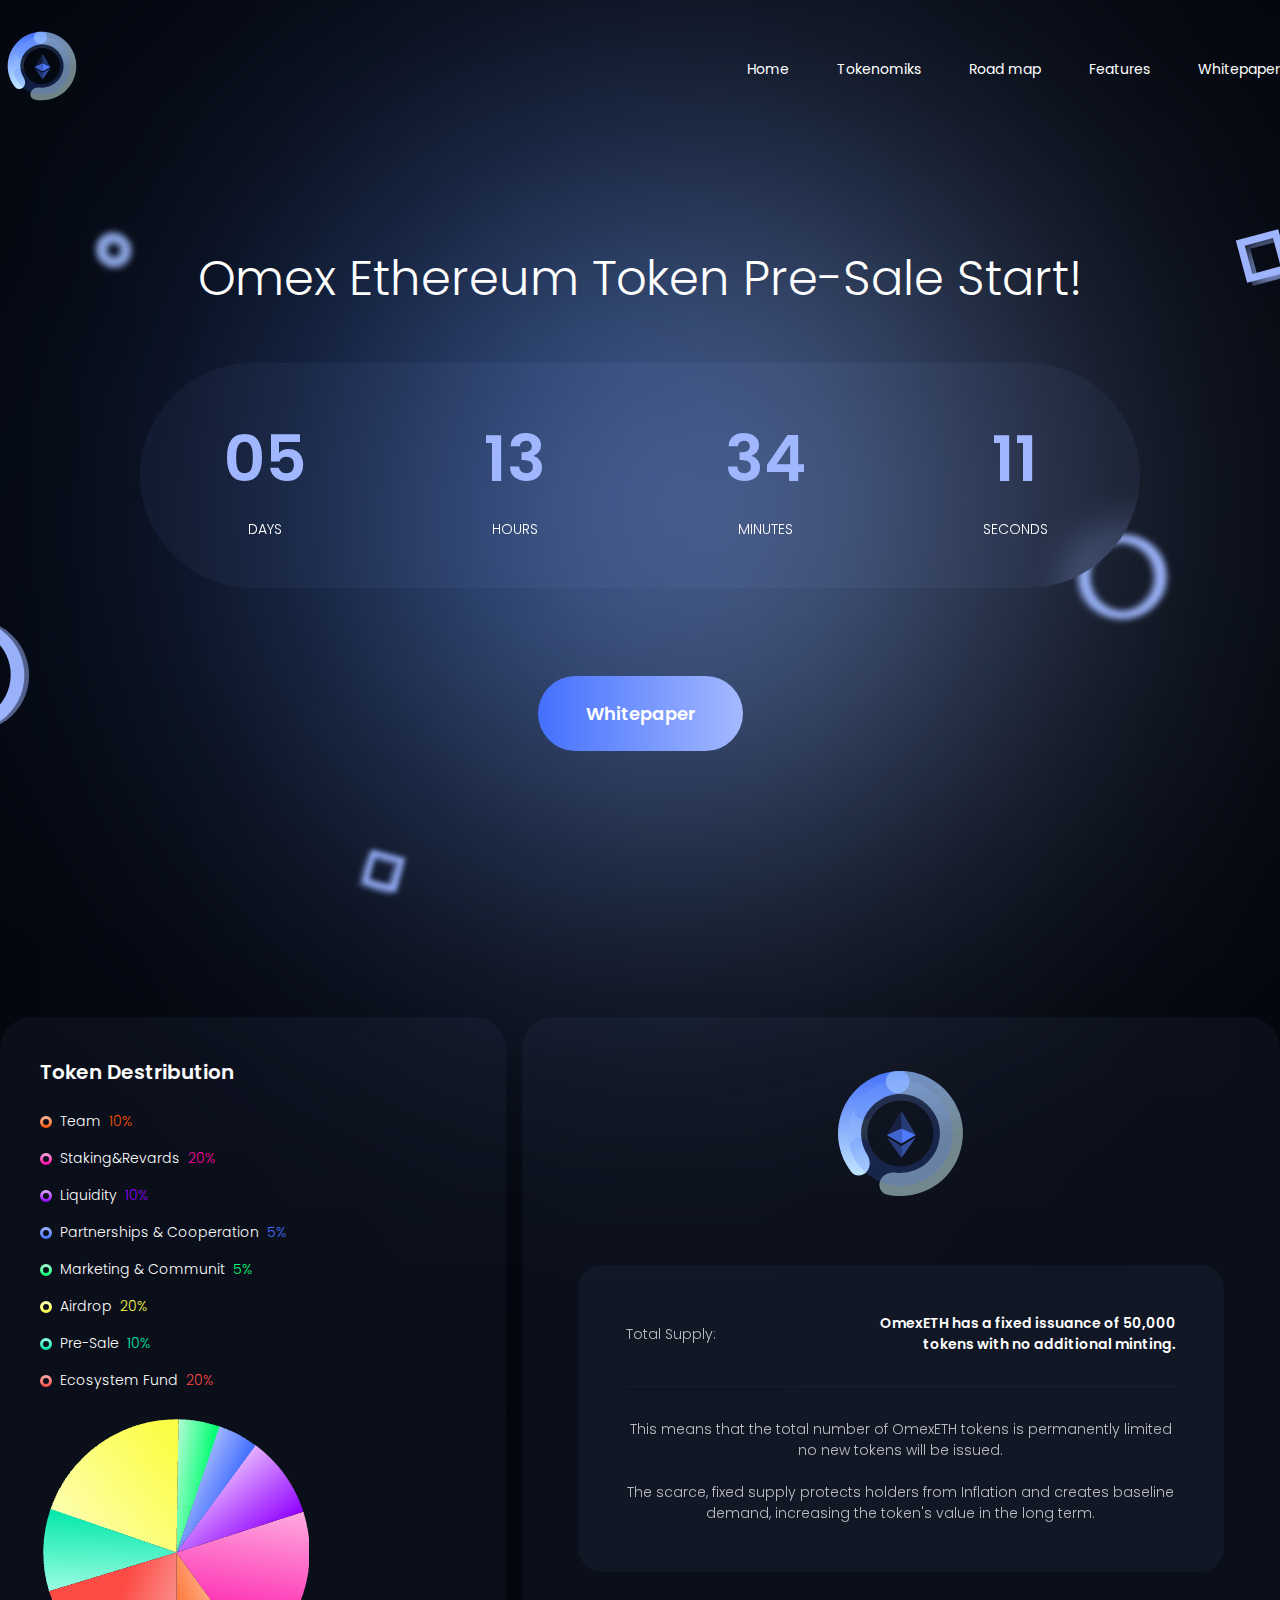
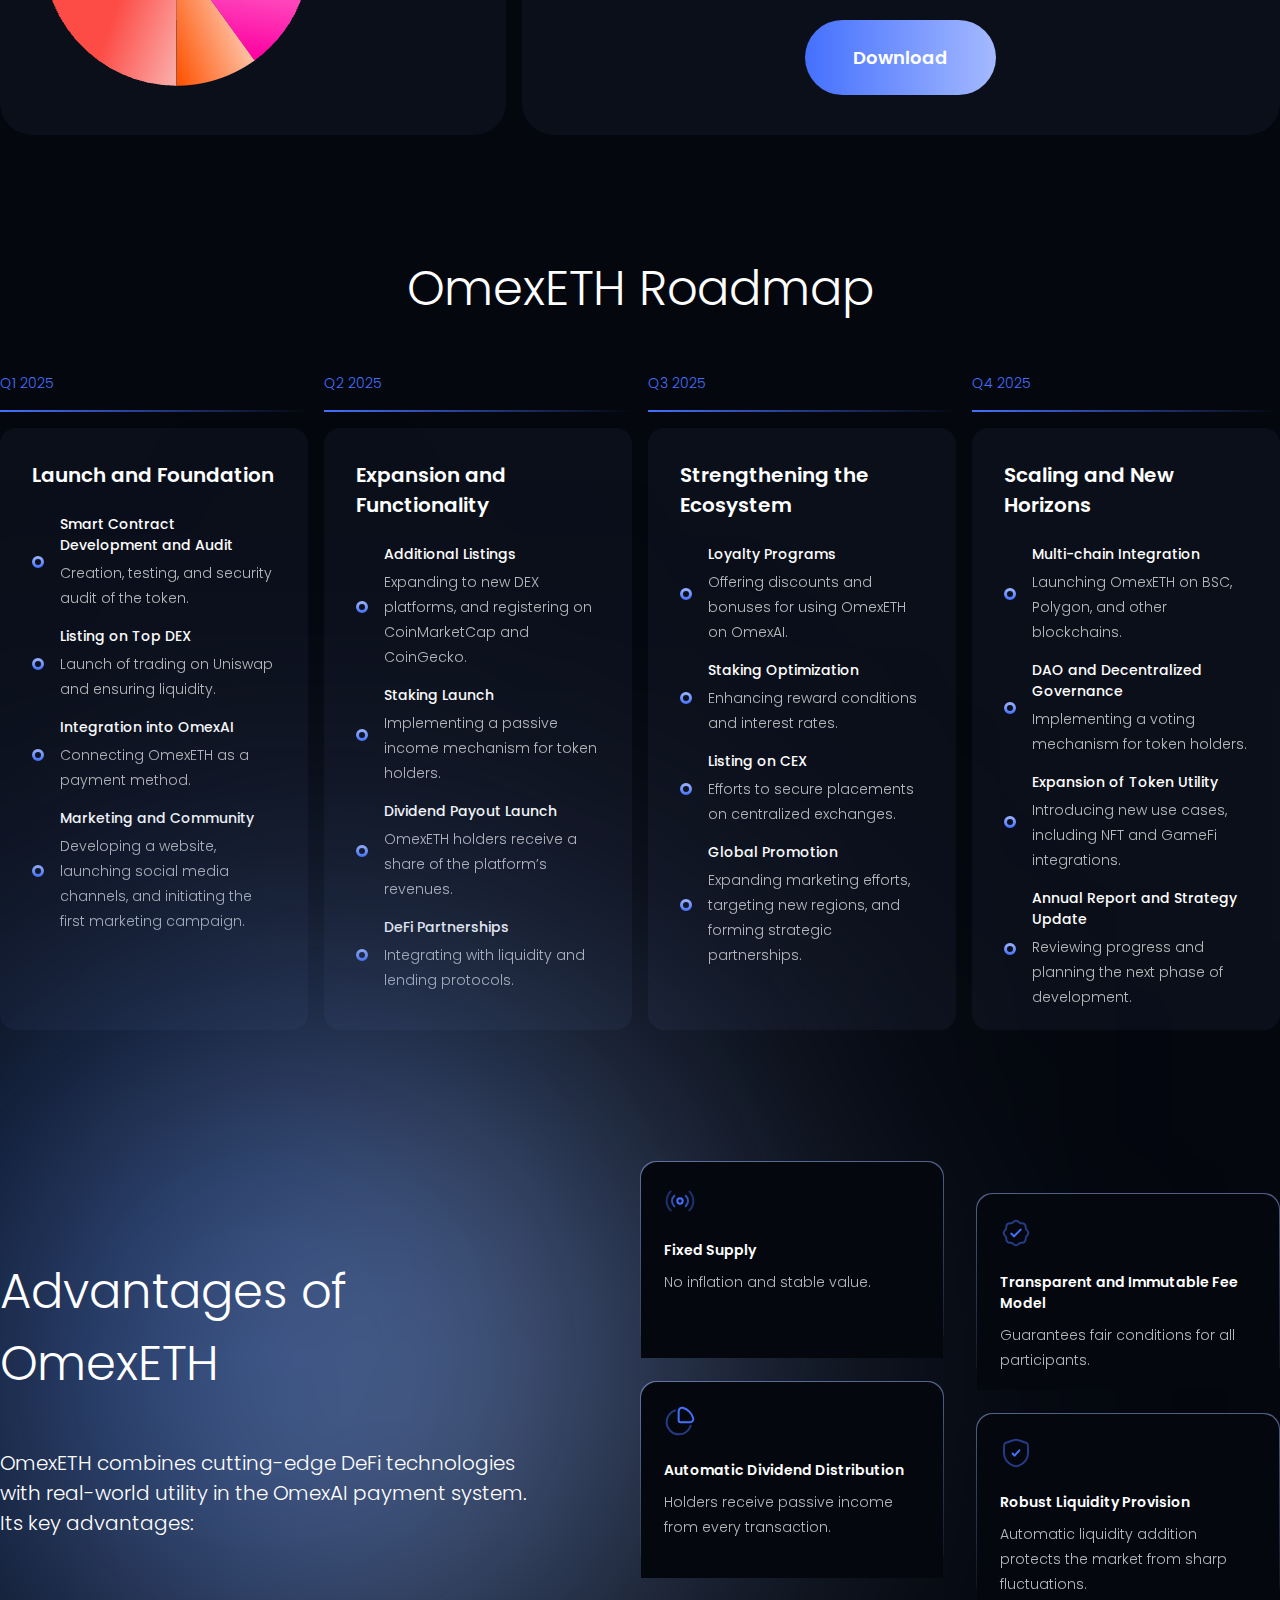
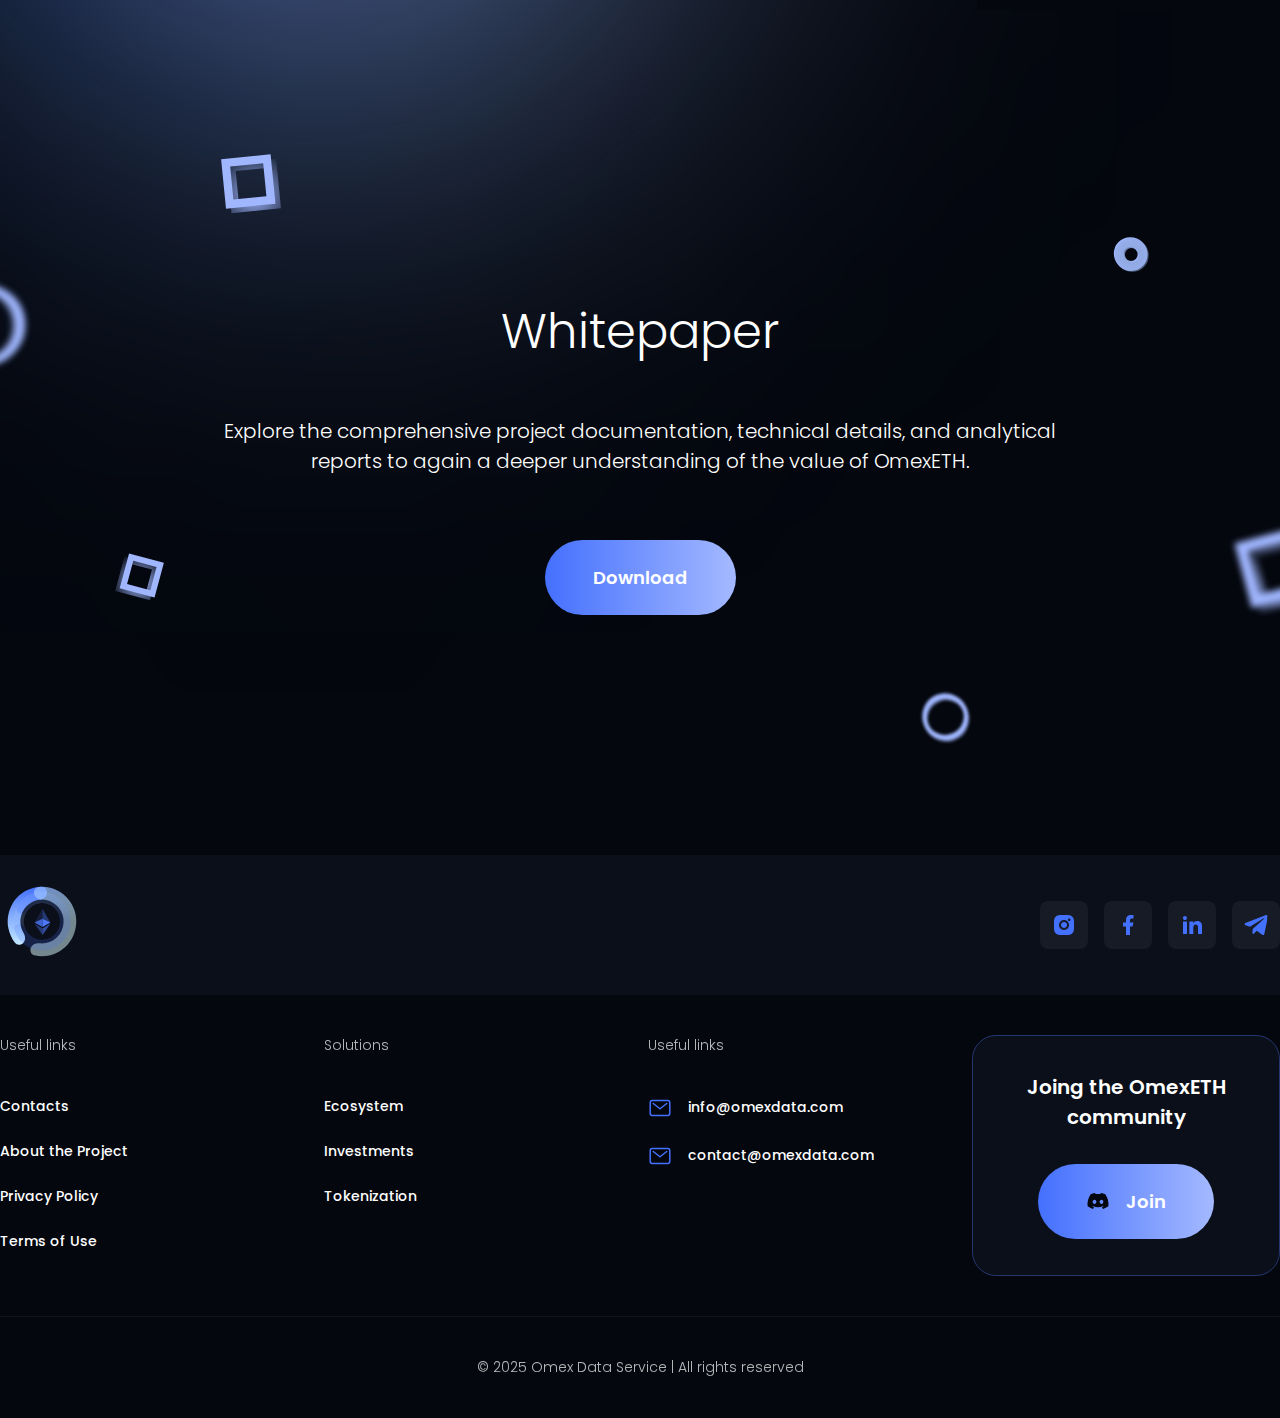
==== index.html @ f1c8a524 "pages redirect, hovers" ====
<!DOCTYPE html>
<html lang="en">
  <head>
    <meta charset="UTF-8" />
    <meta name="viewport" content="width=device-width, initial-scale=1.0" />
    <title>Omex Ethereum Token Pre-Sale Start!</title>
    <link rel="stylesheet" href="./styles/style.css" />
  </head>
  <body>
    <div class="main_wrapper">
      <div class="header_wrapper">
        <nav>
          <div class="nav_wrapper container">
            <a href="./index.html">
              <img src="./assets/logo.svg" alt="" />
            </a>
            <div class="nav_menu">
              <a href="./index.html"><p>Home</p></a>
              <a href="index.html#tokenomiks"> <p>Tokenomiks</p></a>
              <a href="index.html#roadmap"><p>Road map</p></a>
              <a href="index.html#features"> <p>Features</p></a>
              <a href="index.html#whitepaper"><p>Whitepaper</p></a>
            </div>
          </div>
        </nav>

        <header class="container">
          <img class="header_overlay" src="./assets/images/234.png" alt="" />
          <h1>Omex Ethereum Token Pre-Sale Start!</h1>
          <div class="header_timer">
            <div class="timer_value">
              <p>05</p>
              <span>Days</span>
            </div>
            <div class="timer_value">
              <p>13</p>
              <span>hours</span>
            </div>
            <div class="timer_value">
              <p>34</p>
              <span>minutes</span>
            </div>
            <div class="timer_value">
              <p>12</p>
              <span>seconds</span>
            </div>
          </div>
          <button class="main_btn">Whitepaper</button>
        </header>
      </div>
      <div id="tokenomiks" class="token_dest container">
        <div class="token_left">
          <h4>Token Destribution</h4>
          <div class="diagram_desc">
            <div>
              <img src="./assets/icons/diagram/1.svg" alt="" />
              <p>Team</p>
              <span style="color: rgb(255, 81, 0)">10%</span>
            </div>
            <div>
              <img src="./assets/icons/diagram/2.svg" alt="" />
              <p>Staking&Revards</p>
              <span style="color: rgb(254, 1, 162)"> 20%</span>
            </div>
            <div>
              <img src="./assets/icons/diagram/3.svg" alt="" />
              <p>Liquidity</p>
              <span style="color: rgb(145, 1, 254)">10% </span>
            </div>
            <div>
              <img src="./assets/icons/diagram/4.svg" alt="" />
              <p>Partnerships & Cooperation</p>
              <span style="color: rgb(68, 112, 254)">5% </span>
            </div>
            <div>
              <img src="./assets/icons/diagram/5.svg" alt="" />
              <p>Marketing & Communit</p>
              <span style="color: rgb(5, 254, 117)">5% </span>
            </div>
            <div>
              <img src="./assets/icons/diagram/6.svg" alt="" />
              <p>Airdrop</p>
              <span style="color: rgb(251, 254, 68)">20% </span>
            </div>
            <div>
              <img src="./assets/icons/diagram/7.svg" alt="" />
              <p>Pre-Sale</p>
              <span style="color: rgb(0, 232, 170)">10% </span>
            </div>
            <div>
              <img src="./assets/icons/diagram/8.svg" alt="" />
              <p>Ecosystem Fund</p>
              <span style="color: rgb(254, 74, 68)">20% </span>
            </div>
          </div>
          <img class="diagram" src="./assets/images/diagram.png" alt="" />
        </div>
        <div class="token_right">
          <div class="token_logo">
            <img src="./assets/logo.svg" alt="" />
          </div>
          <div class="token_right_desc">
            <div>
              <p>Total Supply:</p>
              <h5>
                OmexETH has a fixed issuance of 50,000 <br />
                tokens with no additional minting.
              </h5>
            </div>
            <p>
              This means that the total number of OmexETH tokens is permanently
              limited no new tokens will be issued. <br />
              <br />
              The scarce, fixed supply protects holders from Inflation and
              creates baseline demand, increasing the token's value in the long
              term.
            </p>
          </div>
          <button class="main_btn">Download</button>
        </div>
      </div>

      <div id="roadmap" class="omex_roadmap container">
        <h2>OmexETH Roadmap</h2>

        <div class="roadmap_cards">
          <div class="roadmap_card">
            <div class="roadmap_card_title">
              <p>Q1 2025</p>
              <div></div>
            </div>

            <div class="roadmap_card_desc">
              <h4>Launch and Foundation</h4>
              <div class="roadmap_card_desc_item">
                <img src="./assets/icons/diagram/4.svg" alt="" />
                <div>
                  <p>Smart Contract Development and Audit</p>
                  <span
                    >Creation, testing, and security audit of the token.</span
                  >
                </div>
              </div>
              <div class="roadmap_card_desc_item">
                <img src="./assets/icons/diagram/4.svg" alt="" />
                <div>
                  <p>Listing on Top DEX</p>
                  <span
                    >Launch of trading on Uniswap and ensuring liquidity.</span
                  >
                </div>
              </div>
              <div class="roadmap_card_desc_item">
                <img src="./assets/icons/diagram/4.svg" alt="" />
                <div>
                  <p>Integration into OmexAI</p>
                  <span>Connecting OmexETH as a payment method.</span>
                </div>
              </div>
              <div class="roadmap_card_desc_item">
                <img src="./assets/icons/diagram/4.svg" alt="" />
                <div>
                  <p>Marketing and Community</p>
                  <span
                    >Developing a website, launching social media channels, and
                    initiating the first marketing campaign.</span
                  >
                </div>
              </div>
            </div>
          </div>
          <div class="roadmap_card">
            <div class="roadmap_card_title">
              <p>Q2 2025</p>
              <div></div>
            </div>

            <div class="roadmap_card_desc">
              <h4>Expansion and Functionality</h4>
              <div class="roadmap_card_desc_item">
                <img src="./assets/icons/diagram/4.svg" alt="" />
                <div>
                  <p>Additional Listings</p>
                  <span
                    >Expanding to new DEX platforms, and registering on
                    CoinMarketCap and CoinGecko.</span
                  >
                </div>
              </div>
              <div class="roadmap_card_desc_item">
                <img src="./assets/icons/diagram/4.svg" alt="" />
                <div>
                  <p>Staking Launch</p>
                  <span
                    >Implementing a passive income mechanism for token
                    holders.</span
                  >
                </div>
              </div>
              <div class="roadmap_card_desc_item">
                <img src="./assets/icons/diagram/4.svg" alt="" />
                <div>
                  <p>Dividend Payout Launch</p>
                  <span
                    >OmexETH holders receive a share of the platform’s
                    revenues.</span
                  >
                </div>
              </div>
              <div class="roadmap_card_desc_item">
                <img src="./assets/icons/diagram/4.svg" alt="" />
                <div>
                  <p>DeFi Partnerships</p>
                  <span>Integrating with liquidity and lending protocols.</span>
                </div>
              </div>
            </div>
          </div>
          <div class="roadmap_card">
            <div class="roadmap_card_title">
              <p>Q3 2025</p>
              <div></div>
            </div>

            <div class="roadmap_card_desc">
              <h4>Strengthening the Ecosystem</h4>
              <div class="roadmap_card_desc_item">
                <img src="./assets/icons/diagram/4.svg" alt="" />
                <div>
                  <p>Loyalty Programs</p>
                  <span
                    >Offering discounts and bonuses for using OmexETH on
                    OmexAI.</span
                  >
                </div>
              </div>
              <div class="roadmap_card_desc_item">
                <img src="./assets/icons/diagram/4.svg" alt="" />
                <div>
                  <p>Staking Optimization</p>
                  <span>Enhancing reward conditions and interest rates.</span>
                </div>
              </div>
              <div class="roadmap_card_desc_item">
                <img src="./assets/icons/diagram/4.svg" alt="" />
                <div>
                  <p>Listing on CEX</p>
                  <span
                    >Efforts to secure placements on centralized
                    exchanges.</span
                  >
                </div>
              </div>
              <div class="roadmap_card_desc_item">
                <img src="./assets/icons/diagram/4.svg" alt="" />
                <div>
                  <p>Global Promotion</p>
                  <span
                    >Expanding marketing efforts, targeting new regions, and
                    forming strategic partnerships.</span
                  >
                </div>
              </div>
            </div>
          </div>
          <div class="roadmap_card">
            <div class="roadmap_card_title">
              <p>Q4 2025</p>
              <div></div>
            </div>

            <div class="roadmap_card_desc">
              <h4>Scaling and New Horizons</h4>
              <div class="roadmap_card_desc_item">
                <img src="./assets/icons/diagram/4.svg" alt="" />
                <div>
                  <p>Multi-chain Integration</p>
                  <span
                    >Launching OmexETH on BSC, Polygon, and other
                    blockchains.</span
                  >
                </div>
              </div>
              <div class="roadmap_card_desc_item">
                <img src="./assets/icons/diagram/4.svg" alt="" />
                <div>
                  <p>DAO and Decentralized Governance</p>
                  <span
                    >Implementing a voting mechanism for token holders.</span
                  >
                </div>
              </div>
              <div class="roadmap_card_desc_item">
                <img src="./assets/icons/diagram/4.svg" alt="" />
                <div>
                  <p>Expansion of Token Utility</p>
                  <span
                    >Introducing new use cases, including NFT and GameFi
                    integrations.</span
                  >
                </div>
              </div>
              <div class="roadmap_card_desc_item">
                <img src="./assets/icons/diagram/4.svg" alt="" />
                <div>
                  <p>Annual Report and Strategy Update</p>
                  <span
                    >Reviewing progress and planning the next phase of
                    development.</span
                  >
                </div>
              </div>
            </div>
          </div>
        </div>
      </div>

      <div id="features" class="advantages_wrapper">
        <img
          class="header_overlay adv_overlay"
          src="./assets/images/234.png"
          alt=""
        />
        <div class="advantages container">
          <div class="advantages_title">
            <h2>
              Advantages of <br />
              OmexETH
            </h2>
            <p>
              OmexETH combines cutting-edge DeFi technologies with real-world
              utility in the OmexAI payment system. Its key advantages:
            </p>
          </div>

          <div class="advantage_cards">
            <div class="advantage_cards_col">
              <div class="advantage_card">
                <div class="advantage_card_wrapper">
                  <img src="./assets/icons/advantages/1.svg" alt="" />
                  <p>Fixed Supply</p>
                  <span>No inflation and stable value.</span>
                </div>
              </div>
              <div class="advantage_card">
                <div class="advantage_card_wrapper">
                  <img src="./assets/icons/advantages/3.svg" alt="" />
                  <p>Automatic Dividend Distribution</p>
                  <span
                    >Holders receive passive income from every
                    transaction.</span
                  >
                </div>
              </div>
            </div>
            <div class="advantage_cards_col">
              <div class="advantage_card">
                <div class="advantage_card_wrapper">
                  <img src="./assets/icons/advantages/2.svg" alt="" />
                  <p>Transparent and Immutable Fee Model</p>
                  <span>Guarantees fair conditions for all participants.</span>
                </div>
              </div>
              <div class="advantage_card">
                <div class="advantage_card_wrapper">
                  <img src="./assets/icons/advantages/4.svg" alt="" />
                  <p>Robust Liquidity Provision</p>
                  <span
                    >Automatic liquidity addition protects the market from sharp
                    fluctuations.</span
                  >
                </div>
              </div>
            </div>
          </div>
        </div>
      </div>

      <div id="whitepaper" class="whitepaper">
        <h2>Whitepaper</h2>
        <p>
          Explore the comprehensive project documentation, technical details,
          and analytical <br />
          reports to again a deeper understanding of the value of OmexETH.
        </p>
        <button class="main_btn">Download</button>
      </div>

      <footer>
        <div class="footer_top">
          <div class="container footer_top_w">
            <a href="./index.html">
              <img src="./assets/logo.svg" alt="" />
            </a>
            <div class="footer_socials">
              <a href="#">
                <img src="./assets/icons/socials/inst.svg" alt="" />
              </a>
              <a href="#">
                <img src="./assets/icons/socials/fb.svg" alt="" />
              </a>
              <a href="#">
                <img src="./assets/icons/socials/lnkd.svg" alt="" />
              </a>
              <a href="#">
                <img src="./assets/icons/socials/tg.svg" alt="" />
              </a>
            </div>
          </div>
        </div>

        <div class="btm_footer container">
          <div class="footer_menu">
            <h4>Useful links</h4>
            <a href="./contacts.html"><p>Contacts</p></a>
            <a href="./about.html"><p>About the Project</p></a>
            <a href="./privacy.html"><p>Privacy Policy</p></a>
            <a href="./terms.html"><p>Terms of Use</p></a>
          </div>
          <div class="footer_menu">
            <h4>Solutions</h4>
            <a href="./ecosystem.html"><p>Ecosystem</p></a>
            <a href="./investments.html"><p>Investments</p></a>
            <a href="./tokenization.html"><p>Tokenization</p></a>
          </div>
          <div class="footer_menu footer_emails">
            <h4>Useful links</h4>
            <a href="mailto:info@omexdata.com"
              ><img src="./assets/icons/socials/mail.svg" alt="" />
              <p>info@omexdata.com</p></a
            >
            <a href="mailto:contact@omexdata.com"
              ><img src="./assets/icons/socials/mail.svg" alt="" />
              <p>contact@omexdata.com</p></a
            >
          </div>
          <div class="discord">
            <h3>
              Joing the OmexETH <br />
              community
            </h3>
            <button class="main_btn">
              <img src="./assets/icons/socials/discord.svg" alt="" />
              Join
            </button>
          </div>
        </div>
        <div class="copyright">
          <p>© 2025 Omex Data Service | All rights reserved</p>
        </div>
      </footer>
    </div>
    <script src="./scripts/scripts.js"></script>
  </body>
</html>
---- styles/style.css ----
@import url("https://fonts.googleapis.com/css2?family=Poppins:ital,wght@0,100;0,200;0,300;0,400;0,500;0,600;0,700;0,800;0,900;1,100;1,200;1,300;1,400;1,500;1,600;1,700;1,800;1,900&display=swap");

* {
  margin: 0;
  padding: 0;
  box-sizing: border-box;
}

html {
  scroll-behavior: smooth;
}

a {
  text-decoration: none;
}

button {
  cursor: pointer;
  text-align: center;
  border: none;
  transition: all 0.4s ease;
}

.container {
  width: 100%;
  max-width: 1300px;
  margin: 0 auto;
}

body {
  font-family: "Poppins", sans-serif;
  background: #04070e;
}

.nav_wrapper {
  display: flex;
  align-items: center;
  justify-content: space-between;
  padding: 24px 0;
}

.nav_menu {
  display: flex;
  align-items: center;
  gap: 48px;
}

.nav_menu p {
  color: rgb(255, 255, 255);
  font-family: Poppins;
  font-size: 14px;
  font-weight: 400;
  line-height: 21px;
  letter-spacing: 0%;
  text-align: left;
  cursor: pointer;
}
.nav_menu p:hover {
  text-decoration: underline;
}

header {
  padding: 104px 0 170px;
  display: flex;
  flex-direction: column;
  align-items: center;
  justify-content: center;
}

header h1 {
  color: rgb(255, 255, 255);
  font-family: Poppins;
  font-size: 48px;
  font-weight: 300;
  line-height: 72px;
  letter-spacing: 0%;
  text-align: center;
  margin-bottom: 48px;
}

.header_timer {
  border-radius: 1000px;

  backdrop-filter: blur(20px);
  background: rgba(160, 182, 255, 0.05);
  width: 100%;
  max-width: 1000px;
  margin: 0 auto;
  display: grid;
  grid-template-columns: repeat(4, 1fr);
  padding: 48px 0;
  margin-bottom: 88px;
}

.timer_value {
  display: flex;
  flex-direction: column;
  align-items: center;
  gap: 12px;
}

.timer_value p {
  color: rgb(160, 182, 255);
  font-family: Poppins;
  font-size: 64px;
  font-weight: 600;
  line-height: 96px;
  letter-spacing: 0%;
  text-align: center;
}

.timer_value span {
  color: rgb(255, 255, 255);
  font-family: Poppins;
  font-size: 14px;
  font-weight: 300;
  line-height: 21px;
  letter-spacing: 0%;
  text-align: center;
  text-transform: uppercase;
}

.main_btn {
  border-radius: 100px;
  padding: 24px 48px 24px 48px;
  background: linear-gradient(
    270deg,
    rgb(164, 185, 255),
    rgb(68, 112, 254) 100%
  );
  color: rgb(255, 255, 255);
  font-family: Poppins;
  font-size: 18px;
  font-weight: 600;
  line-height: 27px;
  letter-spacing: 0%;
  text-align: center;
  transition: all 0.4s ease;
}
.main_btn:hover {
  background: linear-gradient(
    270deg,
    rgb(145, 170, 255),
    rgb(30, 76, 226) 100%
  );
  transition: all 0.4s ease;
}
.token_dest {
  padding-top: 96px;
  display: flex;
  align-items: start;
  justify-content: space-between;
  gap: 16px;
}

.token_left {
  border-radius: 32px;
  padding: 40px;
  background: rgba(160, 182, 255, 0.05);
  width: 40%;
}

.token_left h4 {
  color: rgb(255, 255, 255);
  font-family: Poppins;
  font-size: 20px;
  font-weight: 600;
  line-height: 30px;
  letter-spacing: 0%;
  text-align: left;
  margin-bottom: 24px;
}

.diagram_desc {
  margin-bottom: 24px;
}

.diagram_desc div {
  display: flex;
  align-items: center;
  gap: 8px;
  margin-bottom: 16px;
}

.diagram_desc p {
  color: rgb(255, 255, 255);
  font-family: Poppins;
  font-size: 14px;
  font-weight: 300;
  line-height: 21px;
  letter-spacing: 0%;
  text-align: left;
}

.diagram_desc span {
  font-family: Poppins;
  font-size: 14px;
  font-weight: 300;
  line-height: 21px;
  letter-spacing: 0%;
  text-align: left;
}

.token_right {
  border-radius: 32px;
  padding: 40px 56px 40px 56px;
  display: flex;
  flex-direction: column;
  align-items: center;
  justify-content: center;
  gap: 48px;
  background: rgba(160, 182, 255, 0.05);
  width: 60%;
}

.token_logo img {
  width: 152.7px;
  height: 152.7px;
}

.token_right_desc {
  border-radius: 24px;
  padding: 48px;

  background: rgba(160, 182, 255, 0.05);
}

.token_right_desc div {
  display: flex;
  align-items: center;
  justify-content: space-between;
  padding-bottom: 31px;
  margin-bottom: 32px;
  border-bottom: 1px solid rgba(160, 182, 255, 0.05);
}
.token_right_desc p {
  opacity: 0.7;

  color: rgb(255, 255, 255);
  font-family: Poppins;
  font-size: 14px;
  font-weight: 300;
  line-height: 21px;
  letter-spacing: 0%;
  text-align: center;
}

.token_right_desc h5 {
  color: rgb(255, 255, 255);
  font-family: Poppins;
  font-size: 14px;
  font-weight: 600;
  line-height: 21px;
  letter-spacing: 0%;
  text-align: right;
}

.omex_roadmap {
  margin-top: 118px;
}

.omex_roadmap h2 {
  color: rgb(255, 255, 255);
  font-family: Poppins;
  font-size: 48px;
  font-weight: 300;
  line-height: 72px;
  letter-spacing: 0%;
  text-align: center;
  margin-bottom: 48px;
}

.roadmap_cards {
  display: grid;
  grid-template-columns: repeat(4, 1fr);
  gap: 16px;
}

.roadmap_card_title p {
  color: rgb(68, 112, 254);
  font-family: Poppins;
  font-size: 14px;
  font-weight: 300;
  line-height: 21px;
  letter-spacing: 0%;
  text-align: left;
  text-transform: uppercase;
}

.roadmap_card_title div {
  background: linear-gradient(
    90deg,
    rgb(68, 112, 254),
    rgba(159, 182, 255, 0) 100%
  );
  width: 100%;
  height: 2px;
  margin: 16px 0;
}

.roadmap_card_desc {
  border-radius: 16px;
  padding: 32px;
  background: rgba(160, 182, 255, 0.05);
}

.roadmap_card_desc h4 {
  color: rgb(255, 255, 255);
  font-family: Poppins;
  font-size: 20px;
  font-weight: 600;
  line-height: 30px;
  letter-spacing: 0%;
  text-align: left;
  margin-bottom: 24px;
}

.roadmap_card_desc_item {
  display: flex;
  align-items: center;
  gap: 16px;
  margin-bottom: 16px;
}

.roadmap_card_desc_item p {
  color: rgb(255, 255, 255);
  font-family: Poppins;
  font-size: 14px;
  font-weight: 500;
  line-height: 21px;
  letter-spacing: 0%;
  text-align: left;
  margin-bottom: 4px;
}

.roadmap_card_desc_item span {
  color: rgb(255, 255, 255);
  font-family: Poppins;
  font-size: 14px;
  font-weight: 300;
  line-height: 21px;
  letter-spacing: 0%;
  text-align: left;
  opacity: 0.7;
}

.roadmap_card_desc .roadmap_card_desc_item:last-child {
  margin-bottom: 0;
}

.roadmap_card_desc {
  height: 90%;
}

.advantages_title h2 {
  color: rgb(255, 255, 255);
  font-family: Poppins;
  font-size: 48px;
  font-weight: 300;
  line-height: 72px;
  letter-spacing: 0%;
  text-align: left;
  margin-bottom: 48px;
}

.advantages_title p {
  color: rgb(255, 255, 255);
  font-family: Poppins;
  font-size: 20px;
  font-weight: 300;
  line-height: 30px;
  letter-spacing: 0%;
  text-align: left;
  max-width: 531px;
}

.advantages {
  padding: 120px 0 96px;
  display: flex;
  align-items: center;
  justify-content: space-between;
  gap: 30px;
}

.advantage_cards {
  display: flex;
  align-items: start;
  gap: 32px;
  width: 100%;
  max-width: 640px;
}
.advantage_cards_col {
  width: 50%;
}

.advantage_card {
  width: 100%;
  position: relative;
  border-radius: 16px;
  padding: 1px;
  height: 188px;
  background: linear-gradient(
    rgba(159, 182, 255, 0.5),
    rgba(160, 182, 255, 0.03)
  );
}

.advantage_card_wrapper {
  padding: 23px;
  background: #04070e;
  border-radius: 16px 16px 0 0;
  height: 105%;
}
.advantage_card_wrapper p {
  color: rgb(255, 255, 255);
  font-family: Poppins;
  font-size: 14px;
  font-weight: 600;
  line-height: 21px;
  letter-spacing: 0%;
  text-align: left;
  margin: 16px 0 8px;
}

.advantage_card_wrapper span {
  color: rgb(255, 255, 255);
  font-family: Poppins;
  font-size: 14px;
  font-weight: 300;
  line-height: 21px;
  letter-spacing: 0%;
  text-align: left;
  opacity: 0.7;
}

.advantage_card {
  margin-bottom: 32px;
}

.advantage_cards .advantage_cards_col:nth-child(2) {
  padding-top: 32px;
}

.whitepaper {
  display: flex;
  flex-direction: column;
  align-items: center;
  justify-content: center;
  padding: 167px 0 144px;
  margin-bottom: 96px;
}

.whitepaper h2 {
  color: rgb(255, 255, 255);
  font-family: Poppins;
  font-size: 48px;
  font-weight: 300;
  line-height: 72px;
  letter-spacing: 0%;
  text-align: center;
  margin-bottom: 48px;
}
.whitepaper p {
  color: rgb(255, 255, 255);
  font-family: Poppins;
  font-size: 20px;
  font-weight: 300;
  line-height: 30px;
  letter-spacing: 0%;
  text-align: center;
  margin-bottom: 64px;
}

.footer_top {
  background: rgba(160, 182, 255, 0.05);
  padding: 24px 0;
}

.footer_top_w {
  display: flex;
  align-items: center;
  justify-content: space-between;
}

.footer_socials {
  display: flex;
  align-items: center;
  gap: 16px;
}

.footer_socials a {
  border-radius: 8px;
  width: 48px;
  height: 48px;
  display: flex;
  align-items: center;
  justify-content: center;
  background: rgba(255, 255, 255, 0.05);
  transition: all 0.4s ease;
}
.footer_socials a:hover {
  background: rgba(255, 255, 255, 0.195);
  transition: all 0.4s ease;
}

.btm_footer {
  display: grid;
  grid-template-columns: repeat(4, 1fr);
  gap: 16px;
  border-bottom: 1px solid rgba(255, 255, 255, 0.05);
  padding: 40px 0;
}

.footer_menu h4 {
  color: rgb(255, 255, 255);
  font-family: Poppins;
  font-size: 14px;
  font-weight: 300;
  line-height: 21px;
  letter-spacing: 0%;
  text-align: left;
  opacity: 0.7;
  margin-bottom: 40px;
}

.footer_menu p {
  color: rgb(255, 255, 255);
  font-family: Poppins;
  font-size: 14px;
  font-weight: 500;
  line-height: 21px;
  letter-spacing: 0%;
  text-align: left;
  margin-bottom: 24px;
}

.footer_menu a p:hover {
  text-decoration: underline;
}
.footer_menu a {
  display: flex;
  align-items: center;
  gap: 16px;
}

.footer_emails a p {
  margin: 0;
}
.footer_emails a {
  margin-bottom: 24px;
}

.discord {
  box-sizing: border-box;
  border-radius: 24px;

  background: rgba(160, 182, 255, 0.05);
  display: flex;
  align-items: center;
  flex-direction: column;
  justify-content: center;
  gap: 32px;
  border: 1px solid #233670;
}

.discord h3 {
  color: rgb(255, 255, 255);
  font-family: Poppins;
  font-size: 20px;
  font-weight: 600;
  line-height: 30px;
  letter-spacing: 0%;
  text-align: center;
}
.main_btn {
  display: flex;
  align-items: center;
  gap: 16px;
}

.copyright {
  padding: 40px 0;
}

.copyright p {
  color: rgb(255, 255, 255);
  font-family: Poppins;
  font-size: 14px;
  font-weight: 300;
  line-height: 21px;
  letter-spacing: 0%;
  text-align: center;
  opacity: 0.7;
}

.diagram {
  user-select: none;

  user-drag: none;
  -webkit-user-drag: none;
}

header {
  position: relative;
}
.header_overlay {
  position: absolute;
}

.main_wrapper {
  width: 100%;
  overflow: hidden;
}

header button,
header h1,
nav {
  position: relative;
  z-index: 1;
}

.header_wrapper {
  width: 100%;
  background: url(../assets/images/header-bg.svg);
  background-position: center;
  background-size: cover;
}

.whitepaper {
  width: 100%;
  background: url(../assets/images/whitepaper-bg.svg);
  background-position: center;
  background-size: cover;
  position: relative;
}

.advantages_wrapper,
.advantages_title {
  position: relative;
}

.adv_overlay {
  left: 0;
  top: 0;
  width: auto;
  left: -50%;
  top: -90%;
}

.page_content {
  padding: 80px 0;
}

.page_content h2 {
  color: rgb(255, 255, 255);
  font-family: Poppins;
  font-size: 48px;
  font-weight: 300;
  line-height: 72px;
  letter-spacing: 0%;
  margin-bottom: 30px;
  text-align: center;
}
.page_content_title {
  margin-bottom: 48px;
}

.page_content_title h3 {
  color: rgb(255, 255, 255);
  font-family: Poppins;
  font-size: 20px;
  font-weight: 300;
  line-height: 140%;
  letter-spacing: 0%;
  text-align: center;
}
.container_s {
  width: 100%;
  max-width: 800px;
  margin: 0 auto;
}

.page_text p,
.contacts_card p {
  color: rgb(255, 255, 255);
  font-family: Poppins;
  font-size: 19px;
  font-weight: 300;
  line-height: 150%;
  letter-spacing: 0%;
  text-align: left;
  margin-bottom: 4px;
  margin-bottom: 24px;
}

.page_text p span,
.contacts_card p span {
  font-weight: 600;
}

.ecosystem_cards {
  max-width: 100%;
  margin-bottom: 50px;
}
.ecosystem_cards .advantage_card {
  height: auto;
}
.ecosystem_cards p {
  margin-top: 0;
}

.s_block_title h4 {
  color: rgb(255, 255, 255);
  font-family: Poppins;
  font-size: 40px;
  font-weight: 300;
  line-height: 72px;
  letter-spacing: 0%;
  margin-bottom: 30px;
  text-align: center;
}

.contacts_card {
  margin-bottom: 40px;
  margin-top: 40px;
  border-radius: 15px;
  padding: 20px;
  background: rgba(160, 182, 255, 0.05);
}

.contacts_card_top {
  margin-bottom: 20px;
}
.contacts_card_top div,
.contacts_card_btm div {
  display: flex;
  align-items: center;
  gap: 10px;
  margin-bottom: 8px;
}

.contacts_card p {
  margin: 0;
}

.page_text ul li {
  color: #fff;
  margin-bottom: 15px;
}
.page_text ul {
  padding-left: 20px;
  margin-bottom: 30px;
}
.page_text ul li p {
  margin: 0;
}
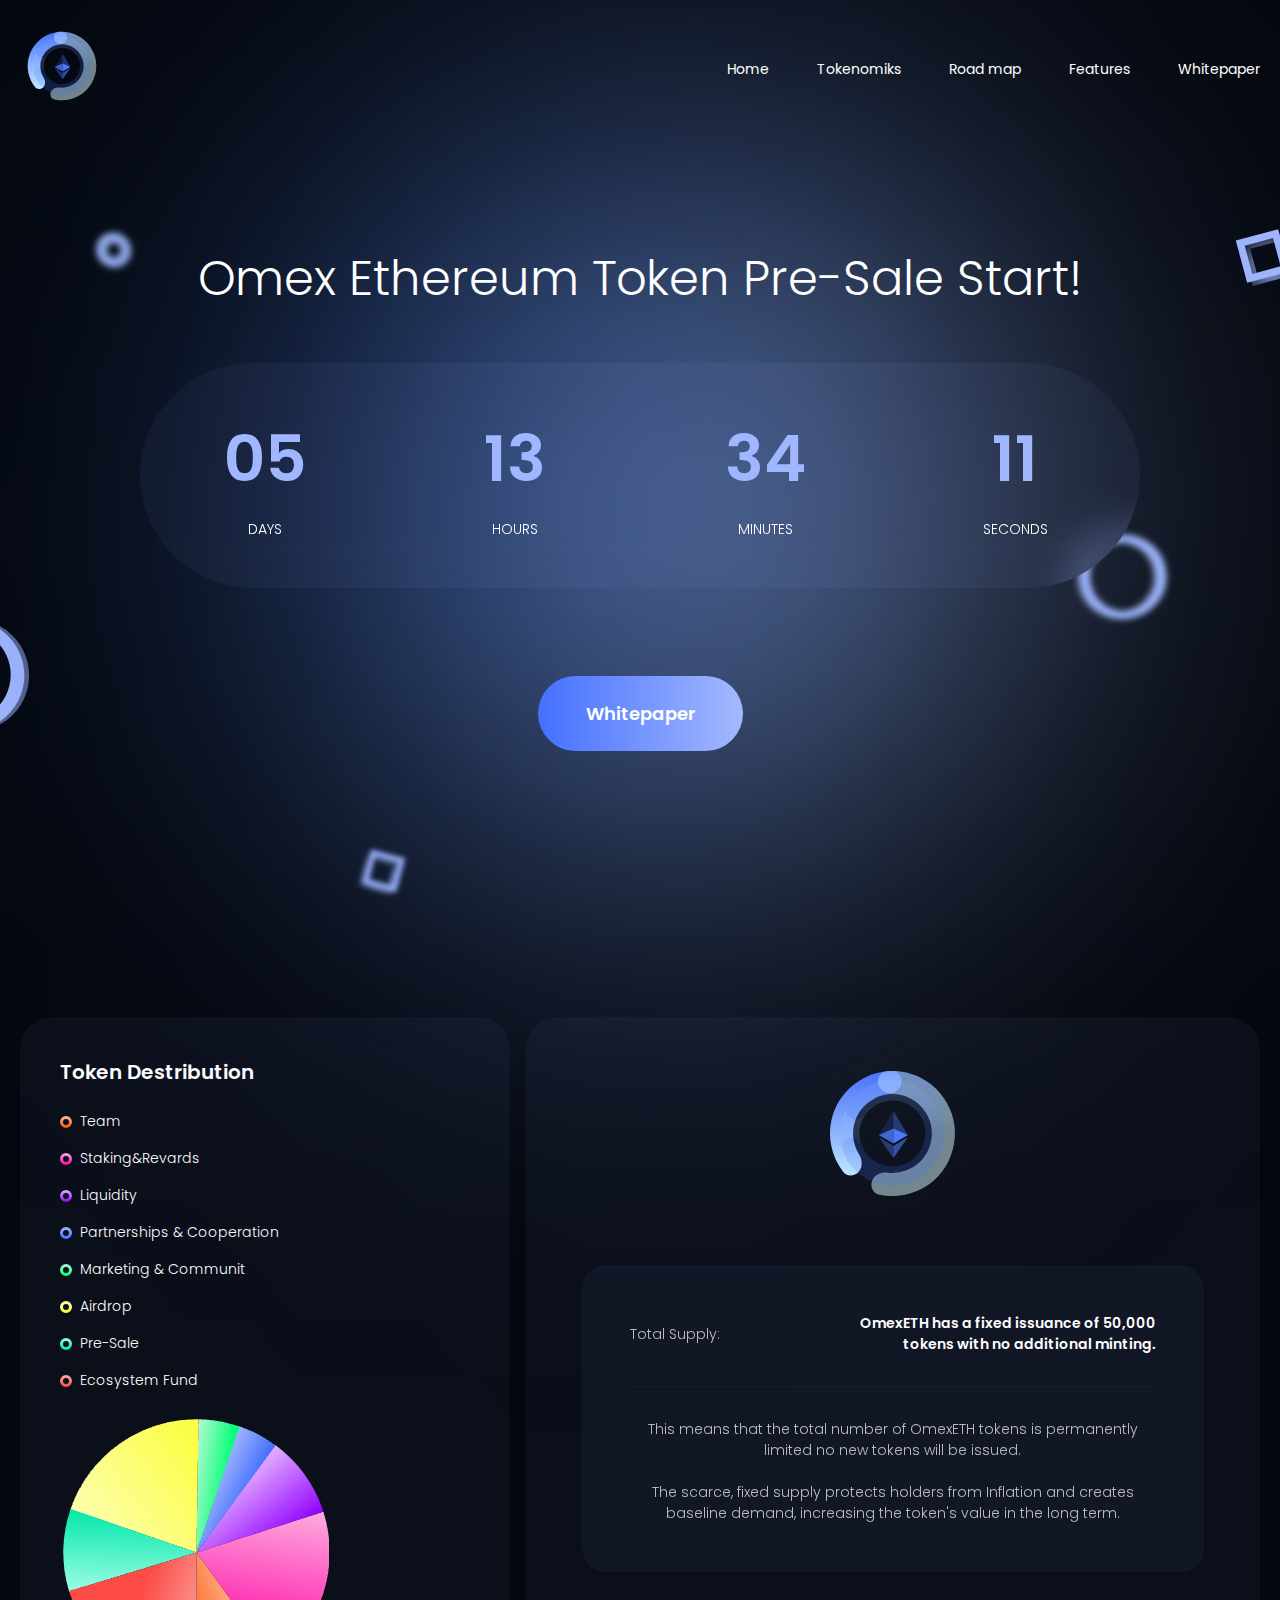
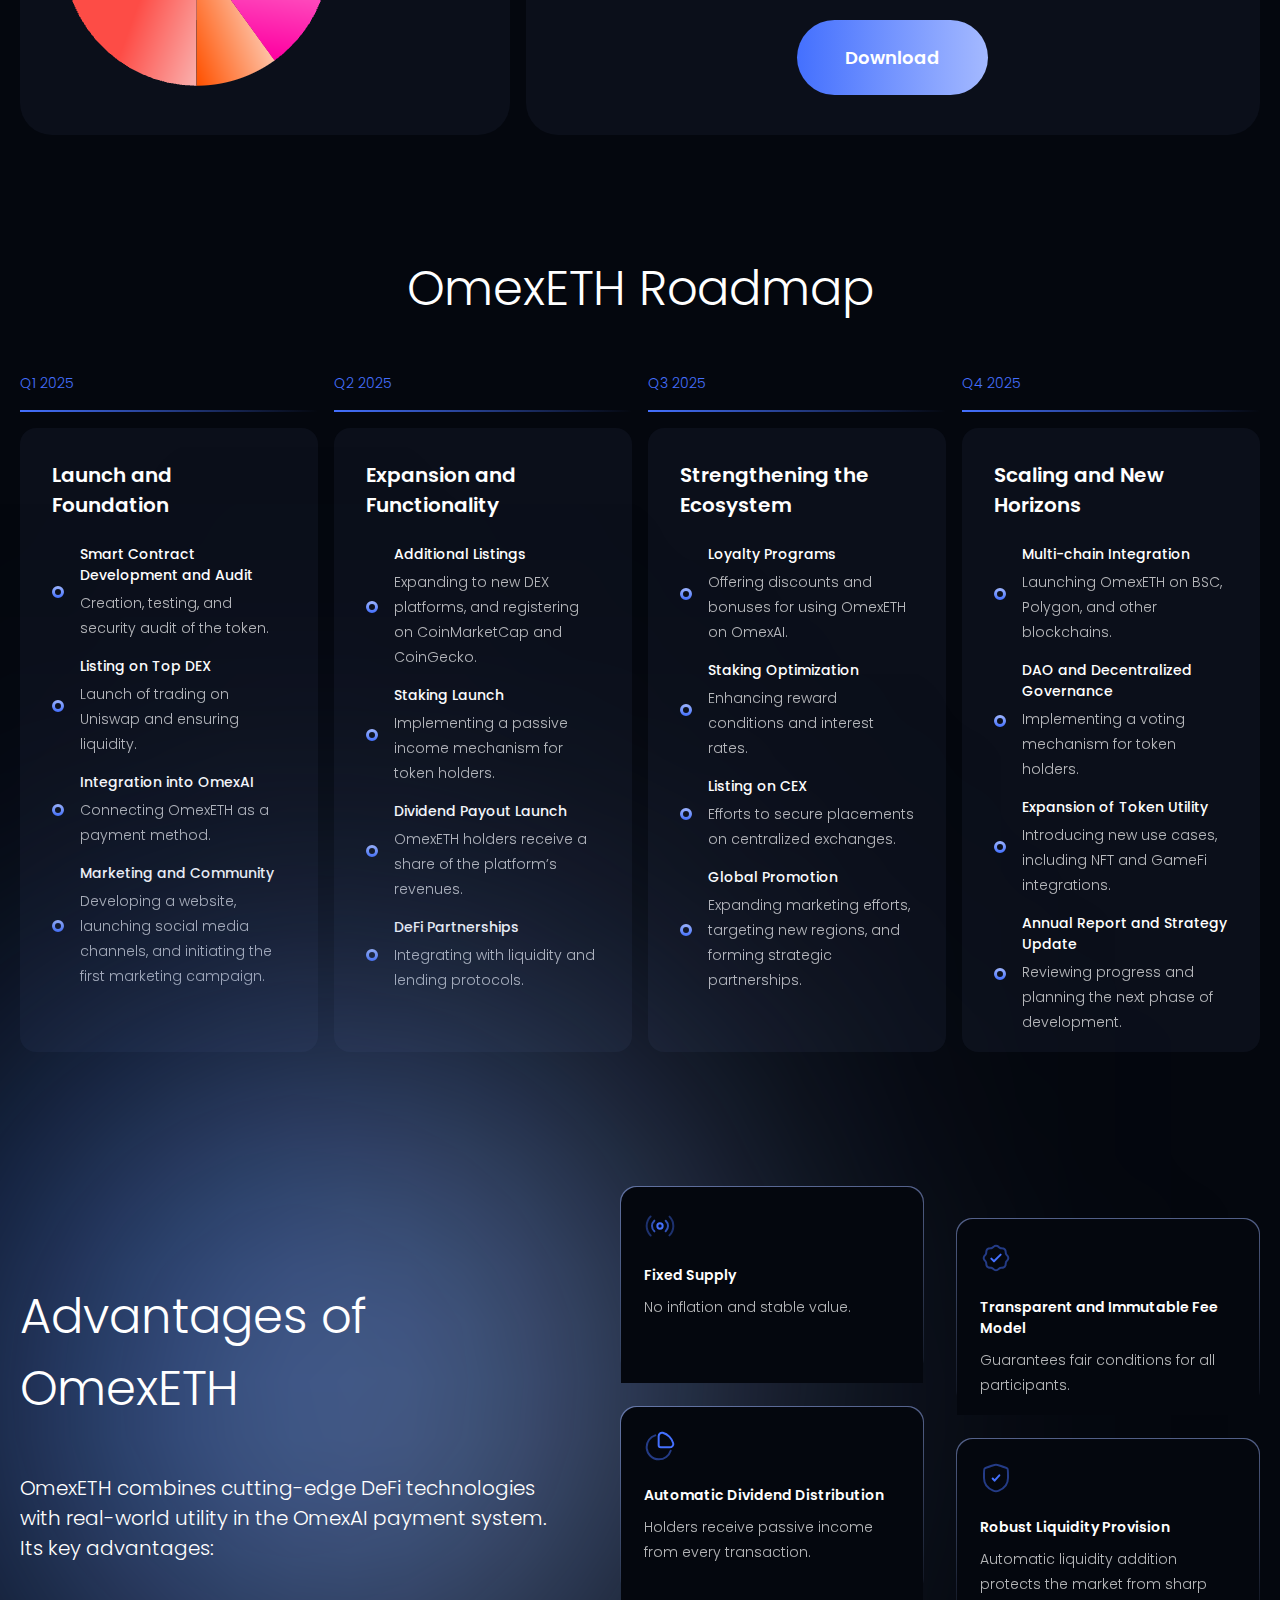
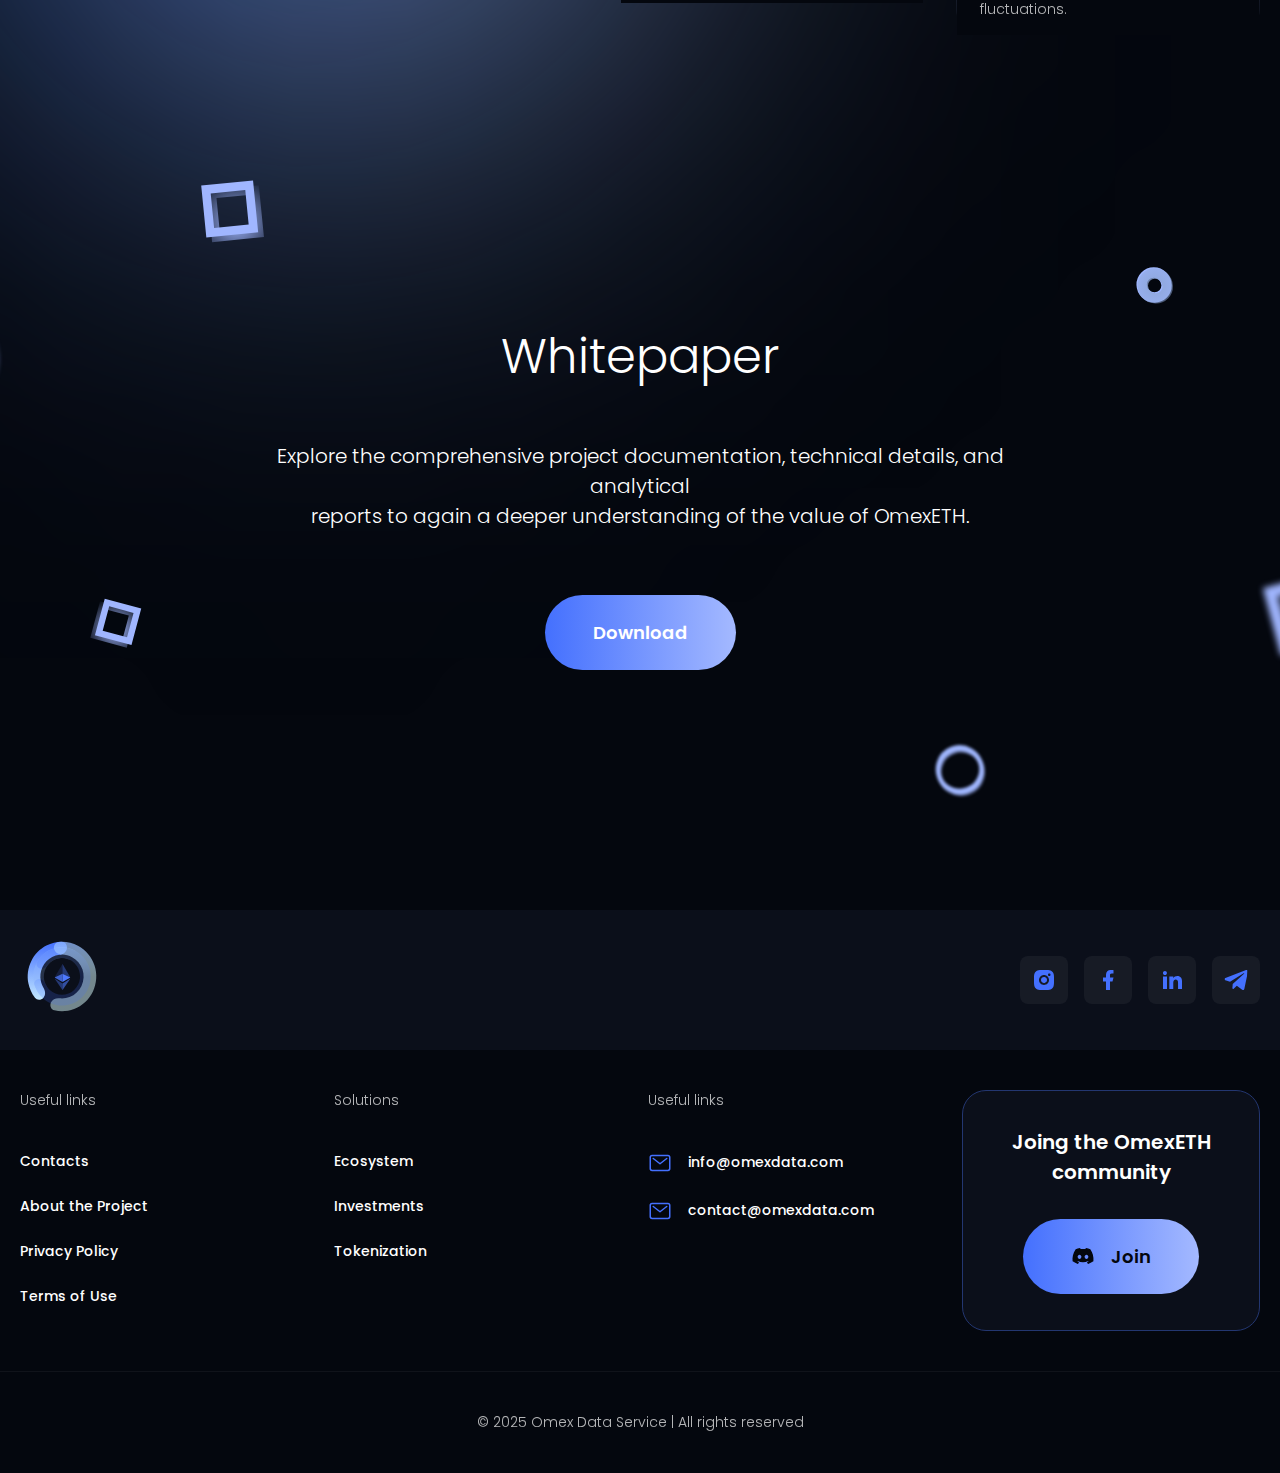
==== commit b40e9fcf: "adaptive" ====
--- a/index.html
+++ b/index.html
@@ -12,7 +12,7 @@
         <nav>
           <div class="nav_wrapper container">
             <a href="./index.html">
-              <img src="./assets/logo.svg" alt="" />
+              <img class="nav_icon" src="./assets/logo.svg" alt="" />
             </a>
             <div class="nav_menu">
               <a href="./index.html"><p>Home</p></a>
@@ -21,7 +21,38 @@
               <a href="index.html#features"> <p>Features</p></a>
               <a href="index.html#whitepaper"><p>Whitepaper</p></a>
             </div>
-          </div>
+
+            <img
+              onclick="toggleMenu()"
+              class="mob_menu_btn"
+              src="./assets/icons/menu.svg"
+              alt=""
+            />
+          </div>
+          <div class="mob_menu">
+            <div class="mob_menu_exit">
+              <img
+                onclick="toggleMenu()"
+                src="./assets/icons/close-menu.svg"
+                alt=""
+              />
+            </div>
+            <div class="nav_menu">
+              <a href="./index.html"><p>Home</p></a>
+              <a href="index.html#tokenomiks"> <p>Tokenomiks</p></a>
+              <a href="index.html#roadmap"><p>Road map</p></a>
+              <a href="index.html#features"> <p>Features</p></a>
+              <a href="index.html#whitepaper"><p>Whitepaper</p></a>
+            </div>
+          </div>
+
+          <script>
+            function toggleMenu() {
+              document
+                .querySelector(".mob_menu")
+                .classList.toggle("visible_mob_menu");
+            }
+          </script>
         </nav>
 
         <header class="container">
@@ -55,42 +86,42 @@
             <div>
               <img src="./assets/icons/diagram/1.svg" alt="" />
               <p>Team</p>
-              <span style="color: rgb(255, 81, 0)">10%</span>
+              <span style="color: rgb(255, 81, 0)"></span>
             </div>
             <div>
               <img src="./assets/icons/diagram/2.svg" alt="" />
               <p>Staking&Revards</p>
-              <span style="color: rgb(254, 1, 162)"> 20%</span>
+              <span style="color: rgb(254, 1, 162)"> </span>
             </div>
             <div>
               <img src="./assets/icons/diagram/3.svg" alt="" />
               <p>Liquidity</p>
-              <span style="color: rgb(145, 1, 254)">10% </span>
+              <span style="color: rgb(145, 1, 254)"></span>
             </div>
             <div>
               <img src="./assets/icons/diagram/4.svg" alt="" />
               <p>Partnerships & Cooperation</p>
-              <span style="color: rgb(68, 112, 254)">5% </span>
+              <span style="color: rgb(68, 112, 254)"></span>
             </div>
             <div>
               <img src="./assets/icons/diagram/5.svg" alt="" />
               <p>Marketing & Communit</p>
-              <span style="color: rgb(5, 254, 117)">5% </span>
+              <span style="color: rgb(5, 254, 117)"> </span>
             </div>
             <div>
               <img src="./assets/icons/diagram/6.svg" alt="" />
               <p>Airdrop</p>
-              <span style="color: rgb(251, 254, 68)">20% </span>
+              <span style="color: rgb(251, 254, 68)"></span>
             </div>
             <div>
               <img src="./assets/icons/diagram/7.svg" alt="" />
               <p>Pre-Sale</p>
-              <span style="color: rgb(0, 232, 170)">10% </span>
+              <span style="color: rgb(0, 232, 170)"></span>
             </div>
             <div>
               <img src="./assets/icons/diagram/8.svg" alt="" />
               <p>Ecosystem Fund</p>
-              <span style="color: rgb(254, 74, 68)">20% </span>
+              <span style="color: rgb(254, 74, 68)"></span>
             </div>
           </div>
           <img class="diagram" src="./assets/images/diagram.png" alt="" />
@@ -120,194 +151,199 @@
         </div>
       </div>
 
-      <div id="roadmap" class="omex_roadmap container">
-        <h2>OmexETH Roadmap</h2>
-
-        <div class="roadmap_cards">
-          <div class="roadmap_card">
-            <div class="roadmap_card_title">
-              <p>Q1 2025</p>
-              <div></div>
-            </div>
-
-            <div class="roadmap_card_desc">
-              <h4>Launch and Foundation</h4>
-              <div class="roadmap_card_desc_item">
-                <img src="./assets/icons/diagram/4.svg" alt="" />
-                <div>
-                  <p>Smart Contract Development and Audit</p>
-                  <span
-                    >Creation, testing, and security audit of the token.</span
-                  >
-                </div>
-              </div>
-              <div class="roadmap_card_desc_item">
-                <img src="./assets/icons/diagram/4.svg" alt="" />
-                <div>
-                  <p>Listing on Top DEX</p>
-                  <span
-                    >Launch of trading on Uniswap and ensuring liquidity.</span
-                  >
-                </div>
-              </div>
-              <div class="roadmap_card_desc_item">
-                <img src="./assets/icons/diagram/4.svg" alt="" />
-                <div>
-                  <p>Integration into OmexAI</p>
-                  <span>Connecting OmexETH as a payment method.</span>
-                </div>
-              </div>
-              <div class="roadmap_card_desc_item">
-                <img src="./assets/icons/diagram/4.svg" alt="" />
-                <div>
-                  <p>Marketing and Community</p>
-                  <span
-                    >Developing a website, launching social media channels, and
-                    initiating the first marketing campaign.</span
-                  >
-                </div>
-              </div>
-            </div>
-          </div>
-          <div class="roadmap_card">
-            <div class="roadmap_card_title">
-              <p>Q2 2025</p>
-              <div></div>
-            </div>
-
-            <div class="roadmap_card_desc">
-              <h4>Expansion and Functionality</h4>
-              <div class="roadmap_card_desc_item">
-                <img src="./assets/icons/diagram/4.svg" alt="" />
-                <div>
-                  <p>Additional Listings</p>
-                  <span
-                    >Expanding to new DEX platforms, and registering on
-                    CoinMarketCap and CoinGecko.</span
-                  >
-                </div>
-              </div>
-              <div class="roadmap_card_desc_item">
-                <img src="./assets/icons/diagram/4.svg" alt="" />
-                <div>
-                  <p>Staking Launch</p>
-                  <span
-                    >Implementing a passive income mechanism for token
-                    holders.</span
-                  >
-                </div>
-              </div>
-              <div class="roadmap_card_desc_item">
-                <img src="./assets/icons/diagram/4.svg" alt="" />
-                <div>
-                  <p>Dividend Payout Launch</p>
-                  <span
-                    >OmexETH holders receive a share of the platform’s
-                    revenues.</span
-                  >
-                </div>
-              </div>
-              <div class="roadmap_card_desc_item">
-                <img src="./assets/icons/diagram/4.svg" alt="" />
-                <div>
-                  <p>DeFi Partnerships</p>
-                  <span>Integrating with liquidity and lending protocols.</span>
-                </div>
-              </div>
-            </div>
-          </div>
-          <div class="roadmap_card">
-            <div class="roadmap_card_title">
-              <p>Q3 2025</p>
-              <div></div>
-            </div>
-
-            <div class="roadmap_card_desc">
-              <h4>Strengthening the Ecosystem</h4>
-              <div class="roadmap_card_desc_item">
-                <img src="./assets/icons/diagram/4.svg" alt="" />
-                <div>
-                  <p>Loyalty Programs</p>
-                  <span
-                    >Offering discounts and bonuses for using OmexETH on
-                    OmexAI.</span
-                  >
-                </div>
-              </div>
-              <div class="roadmap_card_desc_item">
-                <img src="./assets/icons/diagram/4.svg" alt="" />
-                <div>
-                  <p>Staking Optimization</p>
-                  <span>Enhancing reward conditions and interest rates.</span>
-                </div>
-              </div>
-              <div class="roadmap_card_desc_item">
-                <img src="./assets/icons/diagram/4.svg" alt="" />
-                <div>
-                  <p>Listing on CEX</p>
-                  <span
-                    >Efforts to secure placements on centralized
-                    exchanges.</span
-                  >
-                </div>
-              </div>
-              <div class="roadmap_card_desc_item">
-                <img src="./assets/icons/diagram/4.svg" alt="" />
-                <div>
-                  <p>Global Promotion</p>
-                  <span
-                    >Expanding marketing efforts, targeting new regions, and
-                    forming strategic partnerships.</span
-                  >
-                </div>
-              </div>
-            </div>
-          </div>
-          <div class="roadmap_card">
-            <div class="roadmap_card_title">
-              <p>Q4 2025</p>
-              <div></div>
-            </div>
-
-            <div class="roadmap_card_desc">
-              <h4>Scaling and New Horizons</h4>
-              <div class="roadmap_card_desc_item">
-                <img src="./assets/icons/diagram/4.svg" alt="" />
-                <div>
-                  <p>Multi-chain Integration</p>
-                  <span
-                    >Launching OmexETH on BSC, Polygon, and other
-                    blockchains.</span
-                  >
-                </div>
-              </div>
-              <div class="roadmap_card_desc_item">
-                <img src="./assets/icons/diagram/4.svg" alt="" />
-                <div>
-                  <p>DAO and Decentralized Governance</p>
-                  <span
-                    >Implementing a voting mechanism for token holders.</span
-                  >
-                </div>
-              </div>
-              <div class="roadmap_card_desc_item">
-                <img src="./assets/icons/diagram/4.svg" alt="" />
-                <div>
-                  <p>Expansion of Token Utility</p>
-                  <span
-                    >Introducing new use cases, including NFT and GameFi
-                    integrations.</span
-                  >
-                </div>
-              </div>
-              <div class="roadmap_card_desc_item">
-                <img src="./assets/icons/diagram/4.svg" alt="" />
-                <div>
-                  <p>Annual Report and Strategy Update</p>
-                  <span
-                    >Reviewing progress and planning the next phase of
-                    development.</span
-                  >
+      <div id="roadmap" class="roadmap_wrapper container">
+        <div class="omex_roadmap">
+          <h2>OmexETH Roadmap</h2>
+
+          <div class="roadmap_cards">
+            <div class="roadmap_card">
+              <div class="roadmap_card_title">
+                <p>Q1 2025</p>
+                <div></div>
+              </div>
+
+              <div class="roadmap_card_desc">
+                <h4>Launch and Foundation</h4>
+                <div class="roadmap_card_desc_item">
+                  <img src="./assets/icons/diagram/4.svg" alt="" />
+                  <div>
+                    <p>Smart Contract Development and Audit</p>
+                    <span
+                      >Creation, testing, and security audit of the token.</span
+                    >
+                  </div>
+                </div>
+                <div class="roadmap_card_desc_item">
+                  <img src="./assets/icons/diagram/4.svg" alt="" />
+                  <div>
+                    <p>Listing on Top DEX</p>
+                    <span
+                      >Launch of trading on Uniswap and ensuring
+                      liquidity.</span
+                    >
+                  </div>
+                </div>
+                <div class="roadmap_card_desc_item">
+                  <img src="./assets/icons/diagram/4.svg" alt="" />
+                  <div>
+                    <p>Integration into OmexAI</p>
+                    <span>Connecting OmexETH as a payment method.</span>
+                  </div>
+                </div>
+                <div class="roadmap_card_desc_item">
+                  <img src="./assets/icons/diagram/4.svg" alt="" />
+                  <div>
+                    <p>Marketing and Community</p>
+                    <span
+                      >Developing a website, launching social media channels,
+                      and initiating the first marketing campaign.</span
+                    >
+                  </div>
+                </div>
+              </div>
+            </div>
+            <div class="roadmap_card">
+              <div class="roadmap_card_title">
+                <p>Q2 2025</p>
+                <div></div>
+              </div>
+
+              <div class="roadmap_card_desc">
+                <h4>Expansion and Functionality</h4>
+                <div class="roadmap_card_desc_item">
+                  <img src="./assets/icons/diagram/4.svg" alt="" />
+                  <div>
+                    <p>Additional Listings</p>
+                    <span
+                      >Expanding to new DEX platforms, and registering on
+                      CoinMarketCap and CoinGecko.</span
+                    >
+                  </div>
+                </div>
+                <div class="roadmap_card_desc_item">
+                  <img src="./assets/icons/diagram/4.svg" alt="" />
+                  <div>
+                    <p>Staking Launch</p>
+                    <span
+                      >Implementing a passive income mechanism for token
+                      holders.</span
+                    >
+                  </div>
+                </div>
+                <div class="roadmap_card_desc_item">
+                  <img src="./assets/icons/diagram/4.svg" alt="" />
+                  <div>
+                    <p>Dividend Payout Launch</p>
+                    <span
+                      >OmexETH holders receive a share of the platform’s
+                      revenues.</span
+                    >
+                  </div>
+                </div>
+                <div class="roadmap_card_desc_item">
+                  <img src="./assets/icons/diagram/4.svg" alt="" />
+                  <div>
+                    <p>DeFi Partnerships</p>
+                    <span
+                      >Integrating with liquidity and lending protocols.</span
+                    >
+                  </div>
+                </div>
+              </div>
+            </div>
+            <div class="roadmap_card">
+              <div class="roadmap_card_title">
+                <p>Q3 2025</p>
+                <div></div>
+              </div>
+
+              <div class="roadmap_card_desc">
+                <h4>Strengthening the Ecosystem</h4>
+                <div class="roadmap_card_desc_item">
+                  <img src="./assets/icons/diagram/4.svg" alt="" />
+                  <div>
+                    <p>Loyalty Programs</p>
+                    <span
+                      >Offering discounts and bonuses for using OmexETH on
+                      OmexAI.</span
+                    >
+                  </div>
+                </div>
+                <div class="roadmap_card_desc_item">
+                  <img src="./assets/icons/diagram/4.svg" alt="" />
+                  <div>
+                    <p>Staking Optimization</p>
+                    <span>Enhancing reward conditions and interest rates.</span>
+                  </div>
+                </div>
+                <div class="roadmap_card_desc_item">
+                  <img src="./assets/icons/diagram/4.svg" alt="" />
+                  <div>
+                    <p>Listing on CEX</p>
+                    <span
+                      >Efforts to secure placements on centralized
+                      exchanges.</span
+                    >
+                  </div>
+                </div>
+                <div class="roadmap_card_desc_item">
+                  <img src="./assets/icons/diagram/4.svg" alt="" />
+                  <div>
+                    <p>Global Promotion</p>
+                    <span
+                      >Expanding marketing efforts, targeting new regions, and
+                      forming strategic partnerships.</span
+                    >
+                  </div>
+                </div>
+              </div>
+            </div>
+            <div class="roadmap_card">
+              <div class="roadmap_card_title">
+                <p>Q4 2025</p>
+                <div></div>
+              </div>
+
+              <div class="roadmap_card_desc">
+                <h4>Scaling and New Horizons</h4>
+                <div class="roadmap_card_desc_item">
+                  <img src="./assets/icons/diagram/4.svg" alt="" />
+                  <div>
+                    <p>Multi-chain Integration</p>
+                    <span
+                      >Launching OmexETH on BSC, Polygon, and other
+                      blockchains.</span
+                    >
+                  </div>
+                </div>
+                <div class="roadmap_card_desc_item">
+                  <img src="./assets/icons/diagram/4.svg" alt="" />
+                  <div>
+                    <p>DAO and Decentralized Governance</p>
+                    <span
+                      >Implementing a voting mechanism for token holders.</span
+                    >
+                  </div>
+                </div>
+                <div class="roadmap_card_desc_item">
+                  <img src="./assets/icons/diagram/4.svg" alt="" />
+                  <div>
+                    <p>Expansion of Token Utility</p>
+                    <span
+                      >Introducing new use cases, including NFT and GameFi
+                      integrations.</span
+                    >
+                  </div>
+                </div>
+                <div class="roadmap_card_desc_item">
+                  <img src="./assets/icons/diagram/4.svg" alt="" />
+                  <div>
+                    <p>Annual Report and Strategy Update</p>
+                    <span
+                      >Reviewing progress and planning the next phase of
+                      development.</span
+                    >
+                  </div>
                 </div>
               </div>
             </div>
@@ -378,11 +414,13 @@
 
       <div id="whitepaper" class="whitepaper">
         <h2>Whitepaper</h2>
-        <p>
+
+        <p class="whitepaper_desc">
           Explore the comprehensive project documentation, technical details,
           and analytical <br />
           reports to again a deeper understanding of the value of OmexETH.
         </p>
+
         <button class="main_btn">Download</button>
       </div>
 
@@ -390,7 +428,7 @@
         <div class="footer_top">
           <div class="container footer_top_w">
             <a href="./index.html">
-              <img src="./assets/logo.svg" alt="" />
+              <img class="footer_logo" src="./assets/logo.svg" alt="" />
             </a>
             <div class="footer_socials">
               <a href="#">
@@ -451,5 +489,7 @@
       </footer>
     </div>
     <script src="./scripts/scripts.js"></script>
+
+    <!-- <script type="module" src="./scripts/diagram.js"></script> -->
   </body>
 </html>
--- a/styles/style.css
+++ b/styles/style.css
@@ -21,7 +21,8 @@
   transition: all 0.4s ease;
 }
 
-.container {
+.container,
+.container_s {
   width: 100%;
   max-width: 1300px;
   margin: 0 auto;
@@ -616,7 +617,7 @@
 header h1,
 nav {
   position: relative;
-  z-index: 1;
+  /* z-index: 1; */
 }
 
 .header_wrapper {
@@ -674,11 +675,6 @@
   letter-spacing: 0%;
   text-align: center;
 }
-.container_s {
-  width: 100%;
-  max-width: 800px;
-  margin: 0 auto;
-}
 
 .page_text p,
 .contacts_card p {
@@ -754,3 +750,409 @@
 .page_text ul li p {
   margin: 0;
 }
+
+.whitepaper_desc {
+  max-width: 830px;
+}
+
+.page_content {
+  background: url(../assets/images/header-bg.svg);
+  background-position: center;
+}
+.privacy_page {
+  background: none;
+}
+
+.inv_cards .advantage_cards_col:nth-child(2) {
+  padding: 0;
+}
+.inv_cards {
+  align-items: center;
+}
+
+.discord .main_btn {
+  color: rgb(4, 7, 14);
+}
+
+.mob_menu_btn {
+  width: 24px;
+  height: 24px;
+  display: none;
+}
+
+.mob_menu {
+  background: rgb(6, 9, 18);
+  height: 100vh;
+  position: fixed;
+  right: 0;
+  top: 0;
+  width: 65%;
+  z-index: 111;
+  transition: all 0.4s ease;
+  transform: translateX(100%);
+}
+.visible_mob_menu {
+  transition: all 0.4s ease;
+  transform: translateX(0);
+}
+.mob_menu_exit {
+  display: flex;
+  align-items: center;
+  justify-content: flex-end;
+  padding-right: 10px;
+  padding-top: 35px;
+  margin-bottom: 36px;
+}
+.mob_menu .nav_menu {
+  display: flex;
+  flex-direction: column;
+  align-items: start;
+  gap: 32px;
+  padding-left: 24px;
+}
+nav {
+  position: relative;
+  z-index: 1;
+}
+@media only screen and (max-width: 1300px) {
+  .container {
+    padding-left: 20px;
+    padding-right: 20px;
+  }
+}
+
+@media only screen and (max-width: 1000px) {
+  .token_dest {
+    flex-direction: column;
+  }
+  .token_left,
+  .token_right {
+    width: 100%;
+  }
+  .roadmap_cards {
+    width: 1250px;
+  }
+  .roadmap_wrapper {
+    overflow: auto;
+  }
+  .adv_overlay {
+    width: 70%;
+    left: 0;
+    top: 0;
+  }
+  .advantages {
+    flex-direction: column;
+  }
+  .advantages_title h2,
+  .advantages_title p {
+    text-align: center;
+  }
+  .btm_footer {
+    grid-template-columns: repeat(2, 1fr);
+  }
+  .discord {
+    height: 200px;
+  }
+}
+
+@media only screen and (max-width: 500px) {
+  .mob_menu_btn {
+    display: flex;
+  }
+  .nav_menu p {
+    color: rgb(255, 255, 255);
+    font-family: Poppins;
+    font-size: 12px;
+    font-weight: 400;
+    line-height: 18px;
+    letter-spacing: 0%;
+    text-align: left;
+  }
+  .nav_wrapper .nav_menu {
+    display: none;
+  }
+
+  .container {
+    padding-left: 10px;
+    padding-right: 10px;
+  }
+  .nav_icon {
+    width: 50px;
+  }
+  .header_overlay {
+    width: 300%;
+  }
+  header h1 {
+    color: rgb(255, 255, 255);
+    font-family: Poppins;
+    font-size: 32px;
+    font-weight: 300;
+    line-height: 48px;
+    letter-spacing: 0%;
+    text-align: center;
+    padding: 0 5px;
+    margin-bottom: 32px;
+  }
+
+  .header_timer {
+    padding: 24px;
+    border-radius: 1000px;
+  }
+  .timer_value p {
+    color: rgb(160, 182, 255);
+    font-family: Poppins;
+    font-size: 38px;
+    font-weight: 600;
+    line-height: 57px;
+    letter-spacing: 0%;
+    text-align: center;
+  }
+  .timer_value span {
+    color: rgb(255, 255, 255);
+    font-family: Poppins;
+    font-size: 10px;
+    font-weight: 300;
+    line-height: 15px;
+    letter-spacing: 0%;
+    text-align: center;
+    text-transform: uppercase;
+  }
+  .timer_value {
+    gap: 0;
+  }
+
+  .main_btn {
+    border-radius: 100px;
+    padding: 24px 32px 24px 32px;
+    font-size: 14px;
+    font-weight: 600;
+    line-height: 21px;
+  }
+  .header_timer {
+    margin-bottom: 72px;
+  }
+  header {
+    padding-bottom: 137px;
+  }
+  .token_dest {
+    padding-top: 40px;
+  }
+
+  header {
+    background: url(../assets/images/header-bg-mob.svg);
+    background-position: center;
+  }
+  .main_btn {
+    padding-top: 0;
+    padding-bottom: 0;
+    height: 56px;
+  }
+  .token_left,
+  .token_right {
+    padding: 24px;
+    border-radius: 24px;
+  }
+  .token_logo img {
+    width: 100px;
+    height: 100px;
+  }
+  .token_right {
+    gap: 16px;
+  }
+  .token_right_desc {
+    padding: 24px;
+  }
+  .token_right_desc div {
+    flex-direction: column;
+    padding-bottom: 24px;
+    margin-bottom: 24px;
+    gap: 8px;
+  }
+  .token_right_desc h5 {
+    text-align: center;
+    font-size: 12px;
+    font-weight: 600;
+    line-height: 18px;
+  }
+  .token_right_desc p {
+    color: rgb(255, 255, 255);
+    font-family: Poppins;
+    font-size: 12px;
+    font-weight: 300;
+    line-height: 18px;
+    letter-spacing: 0%;
+    text-align: center;
+  }
+  .token_right .main_btn {
+    margin-top: 8px;
+  }
+  h2,
+  .omex_roadmap h2 {
+    color: rgb(255, 255, 255);
+    font-family: Poppins;
+    font-size: 32px;
+    font-weight: 300;
+    line-height: 48px;
+    letter-spacing: 0%;
+    text-align: left;
+    margin-bottom: 32px;
+  }
+  .roadmap_card_desc {
+    padding: 24px;
+  }
+  .roadmap_card_desc h4 {
+    font-size: 16px;
+    margin-bottom: 16px;
+  }
+  .advantages {
+    padding-top: 96px;
+  }
+  .advantages_title h2,
+  .whitepaper h2 {
+    color: rgb(255, 255, 255);
+    font-family: Poppins;
+    font-size: 32px;
+    font-weight: 300;
+    line-height: 48px;
+    letter-spacing: 0%;
+    text-align: center;
+    margin-bottom: 24px;
+  }
+  .advantages_title p,
+  .whitepaper p {
+    color: rgb(255, 255, 255);
+    font-family: Poppins;
+    font-size: 16px;
+    font-weight: 300;
+    line-height: 24px;
+    letter-spacing: 0%;
+    text-align: center;
+  }
+  .advantage_cards {
+    flex-direction: column;
+    gap: 0;
+  }
+  .advantage_cards_col {
+    width: 100%;
+    padding-top: 0 !important;
+  }
+  .advantage_card {
+    margin-bottom: 16px;
+  }
+  .adv_overlay {
+    width: 100%;
+    transform: scale(2.5);
+    left: 0;
+    top: 0;
+  }
+  .whitepaper {
+    padding-top: 112px;
+    padding-bottom: 111px;
+    margin-bottom: 42px;
+  }
+  br {
+    display: none;
+  }
+
+  .whitepaper {
+    width: 100%;
+    background: url(../assets/images/whitepaper-bg-mob.svg);
+    background-position: center;
+    background-size: cover;
+    position: relative;
+  }
+
+  .footer_logo {
+    width: 58px;
+  }
+  .footer_socials a {
+    border-radius: 5.33px;
+    width: 32px;
+    height: 32px;
+    background: rgba(255, 255, 255, 0.05);
+  }
+  .footer_socials img {
+    width: 16px;
+    height: 16px;
+  }
+  .footer_socials {
+    gap: 8px;
+  }
+  .btm_footer {
+    display: flex;
+    flex-direction: column;
+    padding: 32px 10px;
+  }
+  .footer_menu h4 {
+    font-size: 12px;
+    margin-bottom: 24px;
+  }
+  .footer_menu p {
+    margin-bottom: 16px;
+    font-size: 12px;
+  }
+  .footer_emails a {
+    margin-bottom: 18px;
+  }
+  .discord {
+    height: auto;
+    padding: 24px;
+    display: flex;
+    align-items: center;
+    flex-direction: row;
+  }
+  .discord h3 {
+    color: rgb(255, 255, 255);
+    font-family: Poppins;
+    font-size: 16px;
+    font-weight: 600;
+    line-height: 24px;
+    letter-spacing: 0%;
+    text-align: left;
+  }
+  .copyright {
+    padding: 16px 0;
+  }
+  .copyright p {
+    font-size: 12px;
+  }
+
+  .page_content {
+    padding: 50px 0;
+  }
+  .page_content h2 {
+    color: rgb(255, 255, 255);
+    font-family: Poppins;
+    font-size: 30px;
+    font-weight: 300;
+    line-height: 40px;
+    letter-spacing: 0%;
+    text-align: center;
+    margin-bottom: 24px;
+  }
+  .page_content_title h3 {
+    color: rgb(255, 255, 255);
+    font-family: Poppins;
+    font-size: 16px;
+    font-weight: 300;
+    line-height: 24px;
+    letter-spacing: 0%;
+    text-align: center;
+  }
+  .page_content_title {
+    margin-bottom: 30px;
+  }
+  .ecosystem_cards {
+    margin-bottom: 24px;
+  }
+  .page_text p,
+  .contacts_card p {
+    font-size: 16px;
+  }
+  .page_content {
+    background: url(../assets/images/header-bg-mob.svg);
+  }
+  .privacy_page {
+    background: none;
+  }
+}
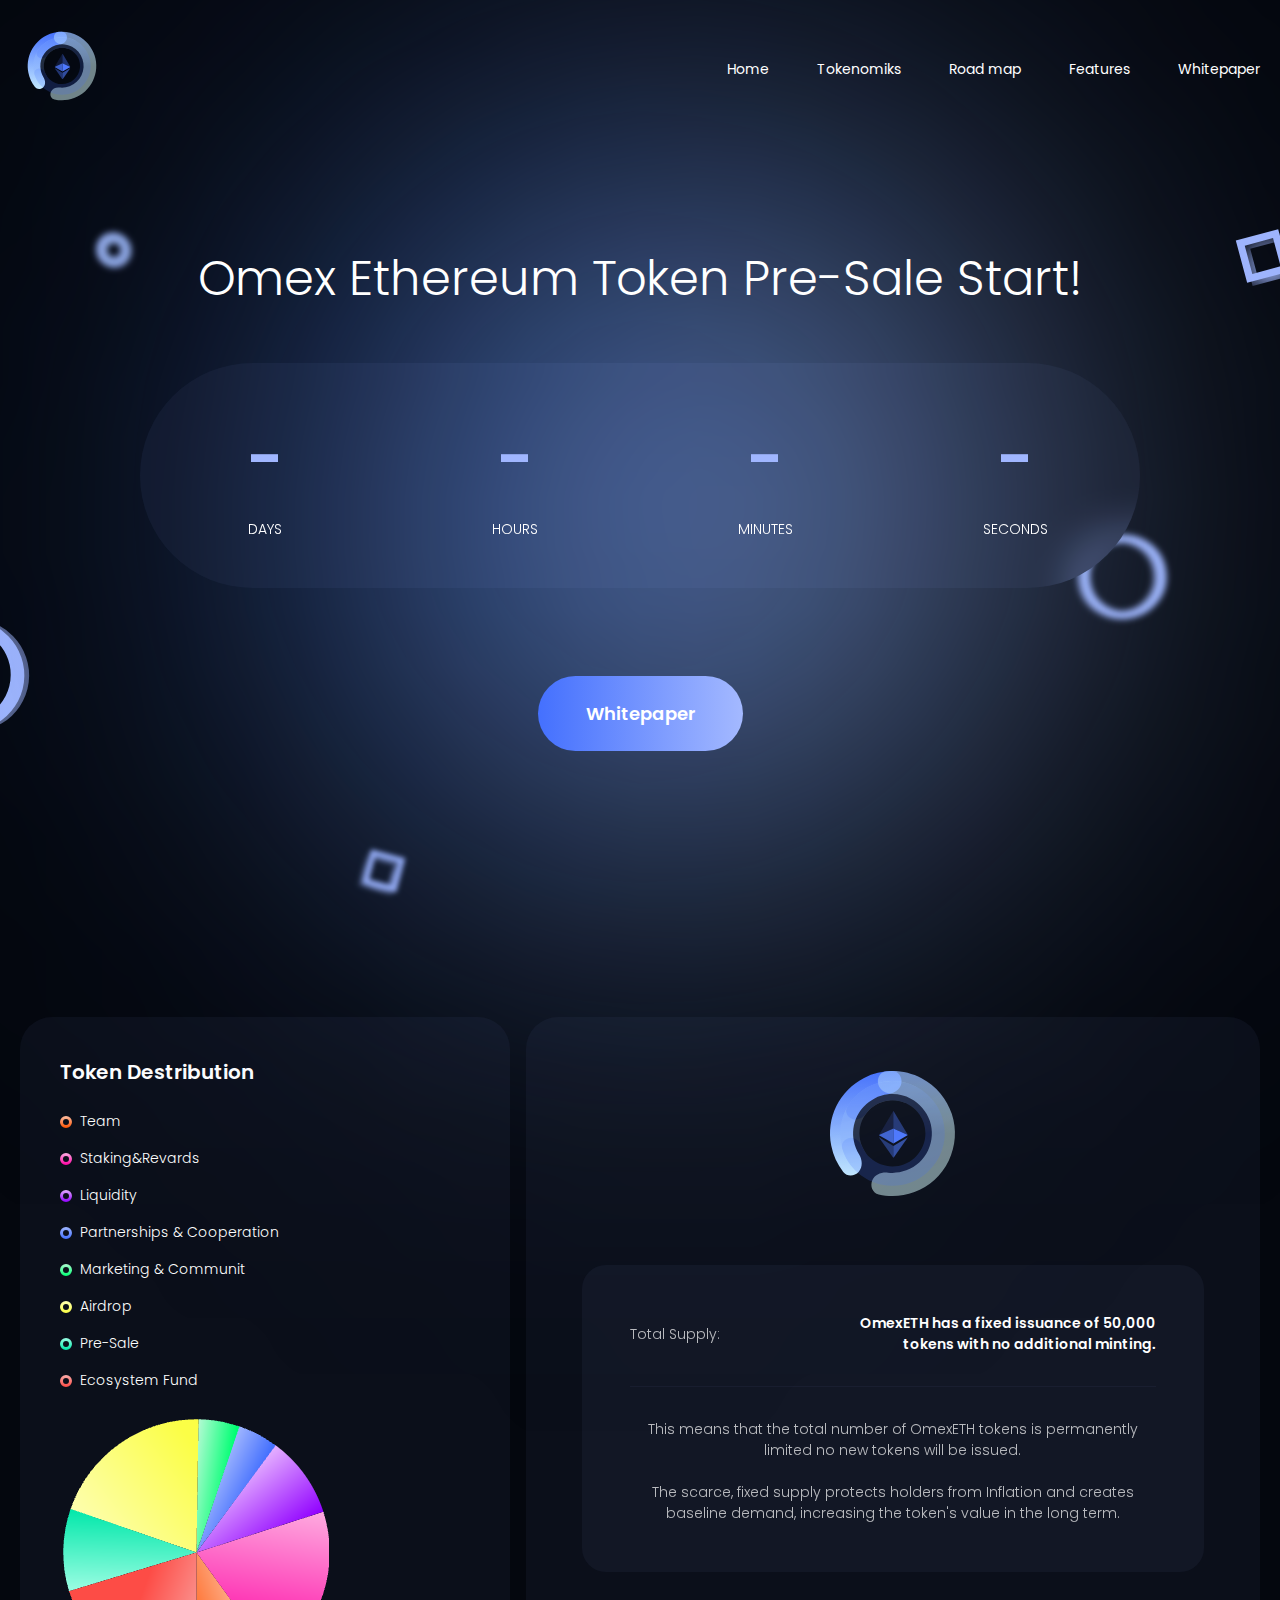
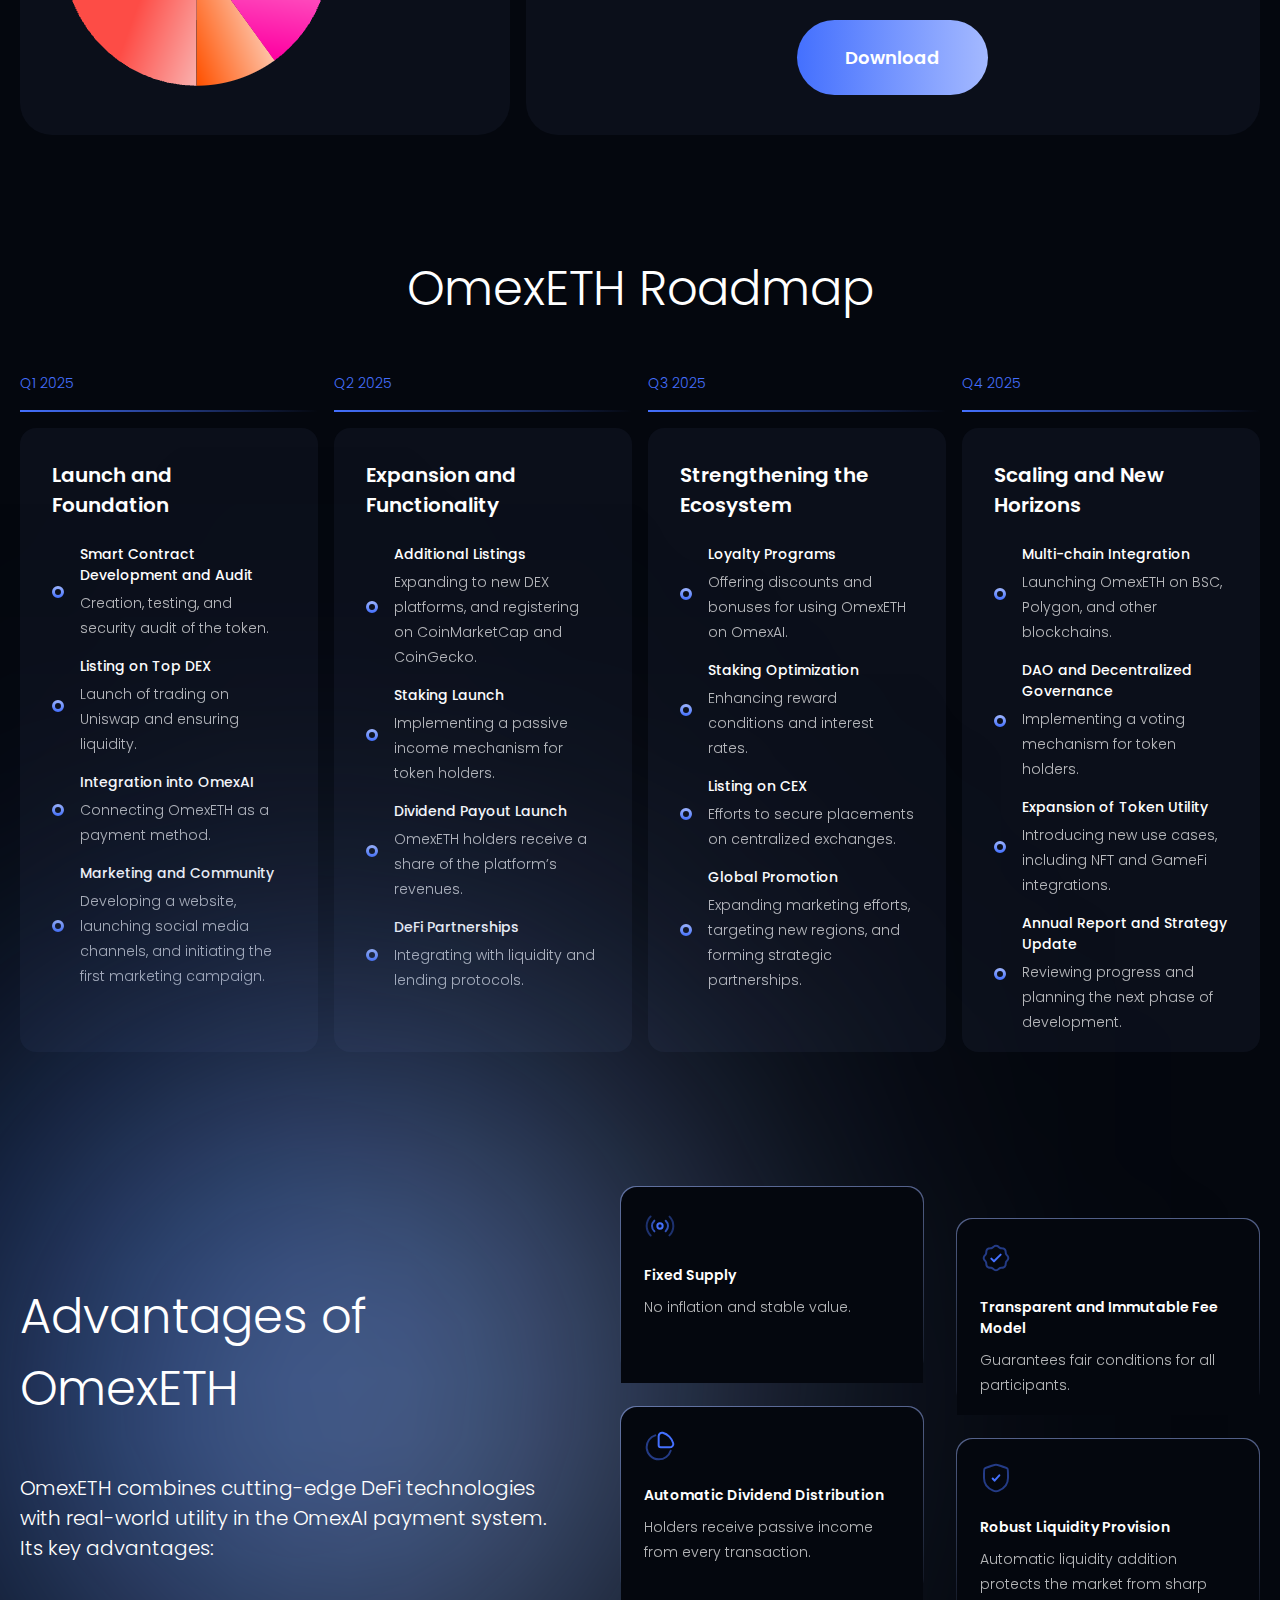
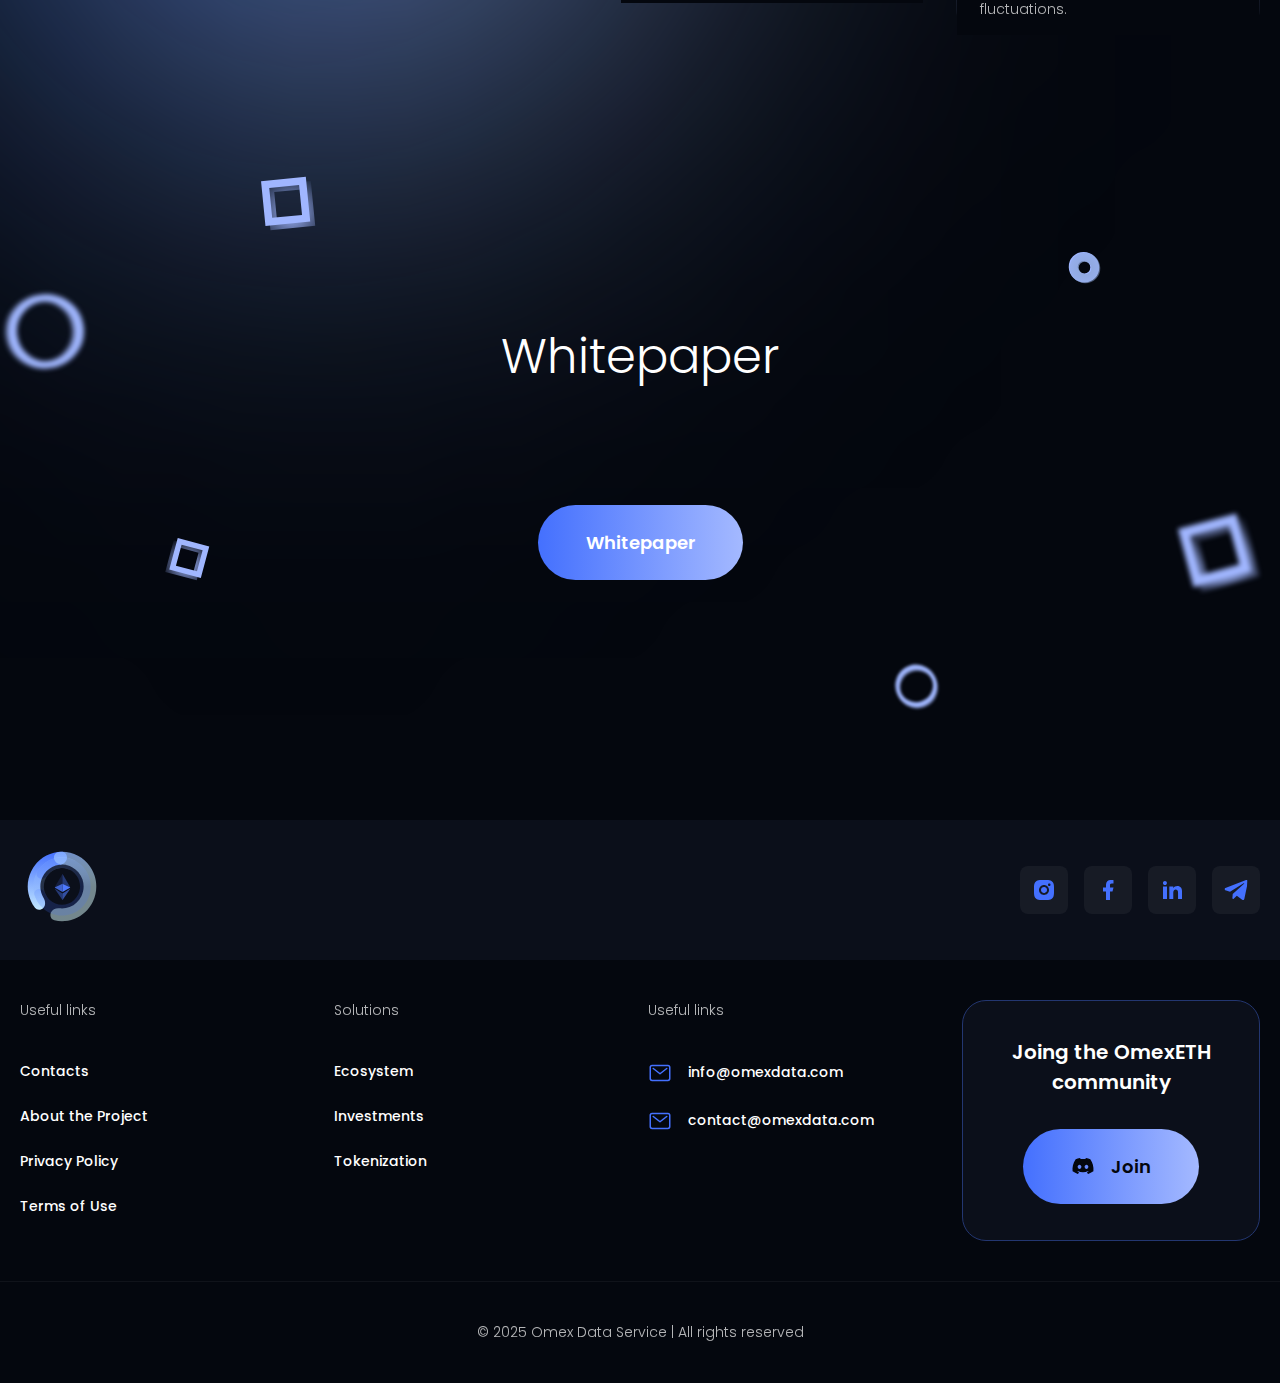
==== commit b274a14e: "data upload" ====
--- a/index.html
+++ b/index.html
@@ -60,23 +60,23 @@
           <h1>Omex Ethereum Token Pre-Sale Start!</h1>
           <div class="header_timer">
             <div class="timer_value">
-              <p>05</p>
+              <p>-</p>
               <span>Days</span>
             </div>
             <div class="timer_value">
-              <p>13</p>
+              <p>-</p>
               <span>hours</span>
             </div>
             <div class="timer_value">
-              <p>34</p>
+              <p>-</p>
               <span>minutes</span>
             </div>
             <div class="timer_value">
-              <p>12</p>
+              <p>-</p>
               <span>seconds</span>
             </div>
           </div>
-          <button class="main_btn">Whitepaper</button>
+          <a href="" class="whitepaper_btn"><button class="main_btn">Whitepaper</button></a>
         </header>
       </div>
       <div id="tokenomiks" class="token_dest container">
@@ -147,7 +147,7 @@
               term.
             </p>
           </div>
-          <button class="main_btn">Download</button>
+          <a href="" class="token_btn"><button class="main_btn">Download</button></a>
         </div>
       </div>
 
@@ -415,13 +415,9 @@
       <div id="whitepaper" class="whitepaper">
         <h2>Whitepaper</h2>
 
-        <p class="whitepaper_desc">
-          Explore the comprehensive project documentation, technical details,
-          and analytical <br />
-          reports to again a deeper understanding of the value of OmexETH.
-        </p>
-
-        <button class="main_btn">Download</button>
+        <p class="whitepaper_desc"></p>
+
+        <a href="" class="whitepaper_btn"><button class="main_btn">Whitepaper</button></a>
       </div>
 
       <footer>
@@ -489,7 +485,5 @@
       </footer>
     </div>
     <script src="./scripts/scripts.js"></script>
-
-    <!-- <script type="module" src="./scripts/diagram.js"></script> -->
   </body>
 </html>
--- a/styles/style.css
+++ b/styles/style.css
@@ -721,7 +721,7 @@
   margin-top: 40px;
   border-radius: 15px;
   padding: 20px;
-  background: rgba(160, 182, 255, 0.05);
+  background: rgb(32, 34, 38);
 }
 
 .contacts_card_top {
@@ -1149,9 +1149,7 @@
   .contacts_card p {
     font-size: 16px;
   }
-  .page_content {
-    background: url(../assets/images/header-bg-mob.svg);
-  }
+
   .privacy_page {
     background: none;
   }
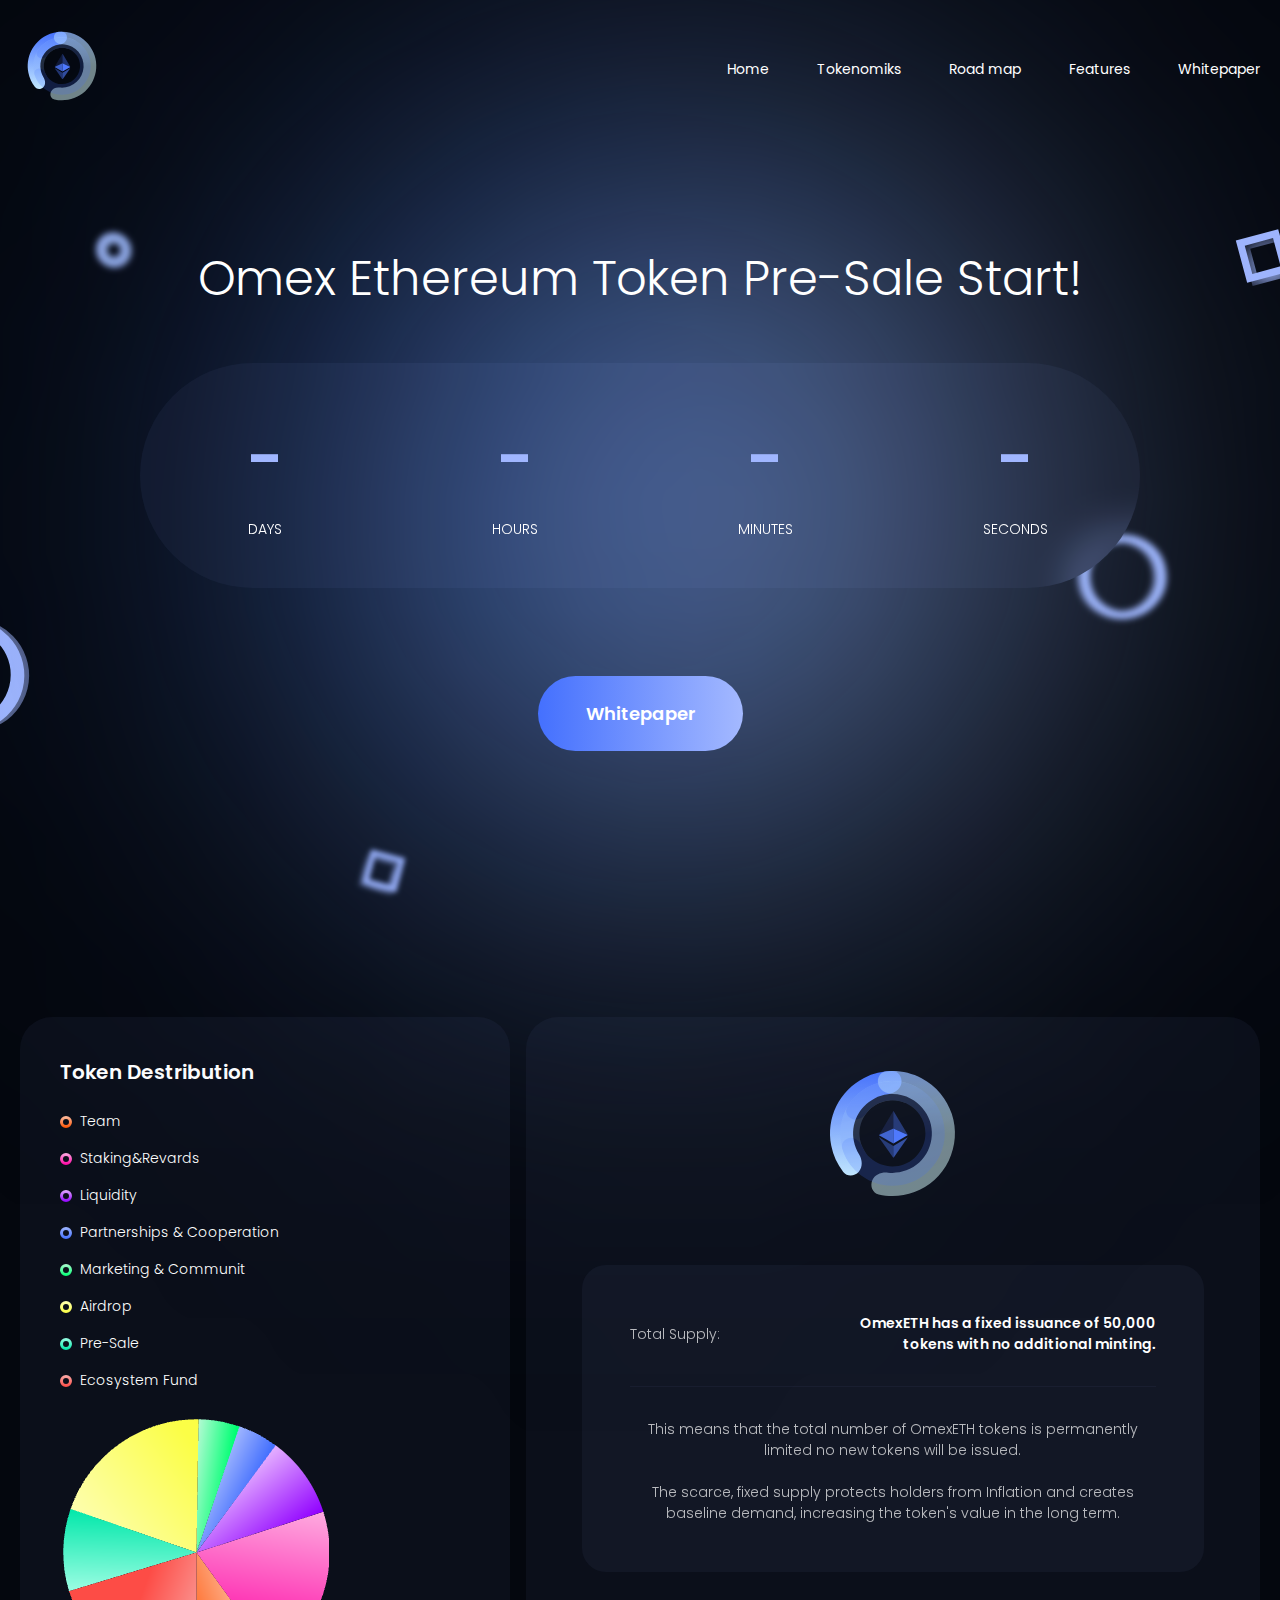
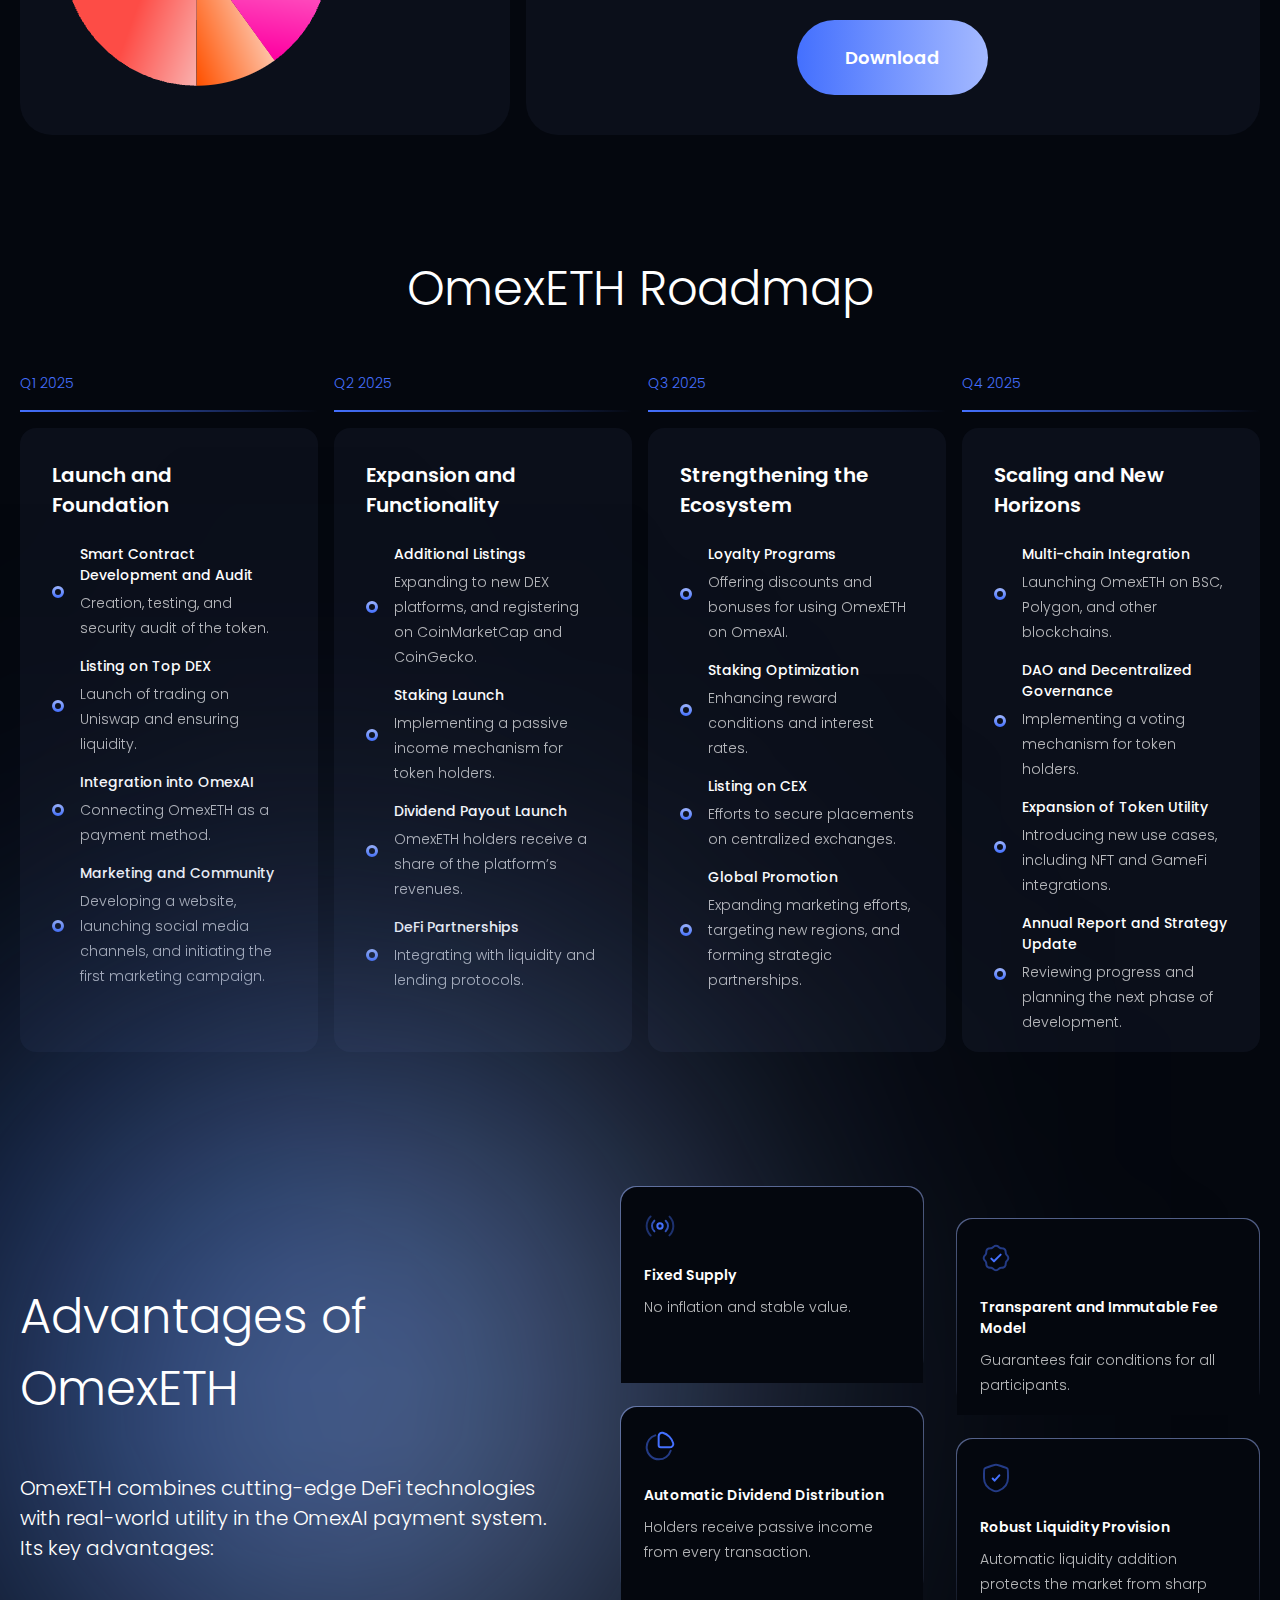
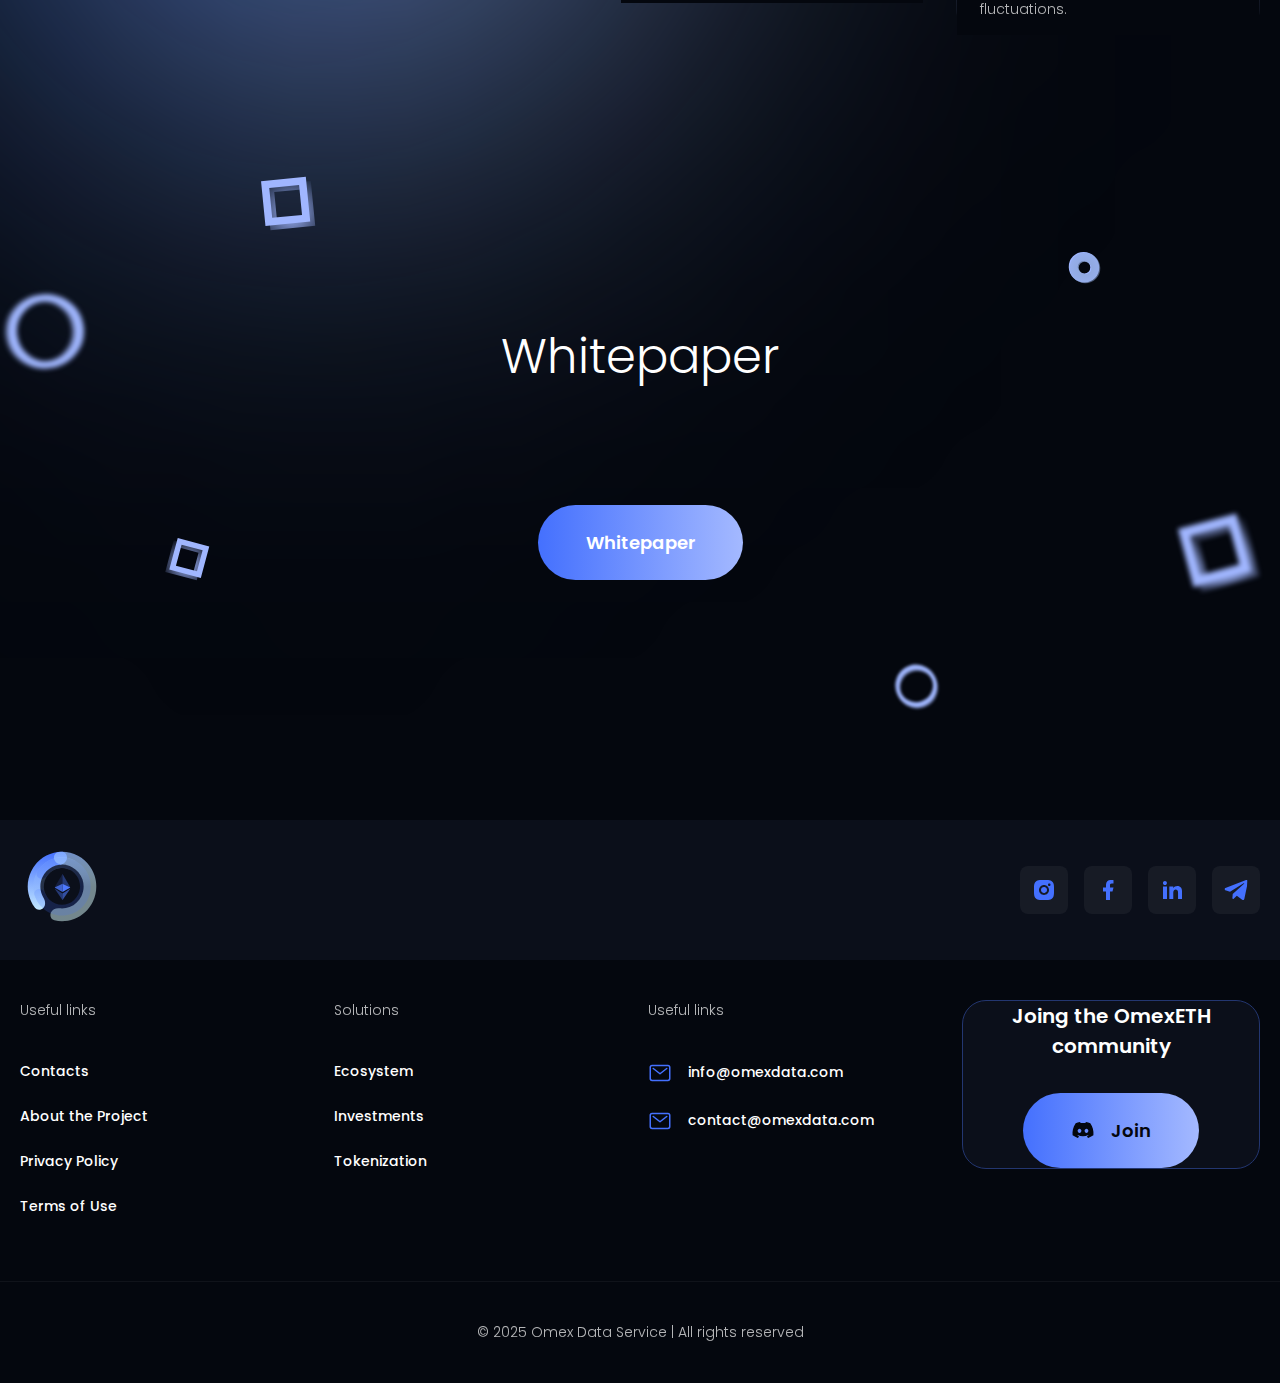
==== commit c214b80a: "socials links added" ====
--- a/index.html
+++ b/index.html
@@ -76,7 +76,9 @@
               <span>seconds</span>
             </div>
           </div>
-          <a href="" class="whitepaper_btn"><button class="main_btn">Whitepaper</button></a>
+          <a target="_blank" href="" class="whitepaper_btn"
+            ><button class="main_btn">Whitepaper</button></a
+          >
         </header>
       </div>
       <div id="tokenomiks" class="token_dest container">
@@ -147,14 +149,15 @@
               term.
             </p>
           </div>
-          <a href="" class="token_btn"><button class="main_btn">Download</button></a>
+          <a target="_blank" href="" class="token_btn"
+            ><button class="main_btn">Download</button></a
+          >
         </div>
       </div>
 
       <div id="roadmap" class="roadmap_wrapper container">
+        <h2>OmexETH Roadmap</h2>
         <div class="omex_roadmap">
-          <h2>OmexETH Roadmap</h2>
-
           <div class="roadmap_cards">
             <div class="roadmap_card">
               <div class="roadmap_card_title">
@@ -417,7 +420,9 @@
 
         <p class="whitepaper_desc"></p>
 
-        <a href="" class="whitepaper_btn"><button class="main_btn">Whitepaper</button></a>
+        <a target="_blank" href="" class="whitepaper_btn"
+          ><button class="main_btn">Whitepaper</button></a
+        >
       </div>
 
       <footer>
@@ -427,16 +432,22 @@
               <img class="footer_logo" src="./assets/logo.svg" alt="" />
             </a>
             <div class="footer_socials">
-              <a href="#">
+              <a target="_blank" href="https://www.instagram.com/omexdata">
                 <img src="./assets/icons/socials/inst.svg" alt="" />
               </a>
-              <a href="#">
+              <a
+                target="_blank"
+                href="https://www.facebook.com/share/g/14nUqvVris/?mibextid=wwXIfr"
+              >
                 <img src="./assets/icons/socials/fb.svg" alt="" />
               </a>
-              <a href="#">
+              <a
+                target="_blank"
+                href="https://www.linkedin.com/company/omexdata"
+              >
                 <img src="./assets/icons/socials/lnkd.svg" alt="" />
               </a>
-              <a href="#">
+              <a target="_blank" href="https://t.me/omexai">
                 <img src="./assets/icons/socials/tg.svg" alt="" />
               </a>
             </div>
@@ -468,16 +479,18 @@
               <p>contact@omexdata.com</p></a
             >
           </div>
-          <div class="discord">
-            <h3>
-              Joing the OmexETH <br />
-              community
-            </h3>
-            <button class="main_btn">
-              <img src="./assets/icons/socials/discord.svg" alt="" />
-              Join
-            </button>
-          </div>
+          <a target="_blank" href="https://discord.gg/EJrqXEwd">
+            <div class="discord">
+              <h3>
+                Joing the OmexETH <br />
+                community
+              </h3>
+              <button class="main_btn">
+                <img src="./assets/icons/socials/discord.svg" alt="" />
+                Join
+              </button>
+            </div>
+          </a>
         </div>
         <div class="copyright">
           <p>© 2025 Omex Data Service | All rights reserved</p>
--- a/styles/style.css
+++ b/styles/style.css
@@ -256,11 +256,14 @@
   text-align: right;
 }
 
+.roadmap_wrapper  {
+  margin-top: 118px;
+}
 .omex_roadmap {
-  margin-top: 118px;
-}
-
-.omex_roadmap h2 {
+  width: 100%;
+}
+
+.roadmap_wrapper h2 {
   color: rgb(255, 255, 255);
   font-family: Poppins;
   font-size: 48px;
@@ -831,8 +834,10 @@
   }
   .roadmap_cards {
     width: 1250px;
-  }
-  .roadmap_wrapper {
+    position: relative;
+    z-index: 2;
+  }
+  .omex_roadmap {
     overflow: auto;
   }
   .adv_overlay {
@@ -856,6 +861,7 @@
 }
 
 @media only screen and (max-width: 500px) {
+  
   .mob_menu_btn {
     display: flex;
   }
@@ -987,7 +993,7 @@
     margin-top: 8px;
   }
   h2,
-  .omex_roadmap h2 {
+  .roadmap_wrapper h2 {
     color: rgb(255, 255, 255);
     font-family: Poppins;
     font-size: 32px;
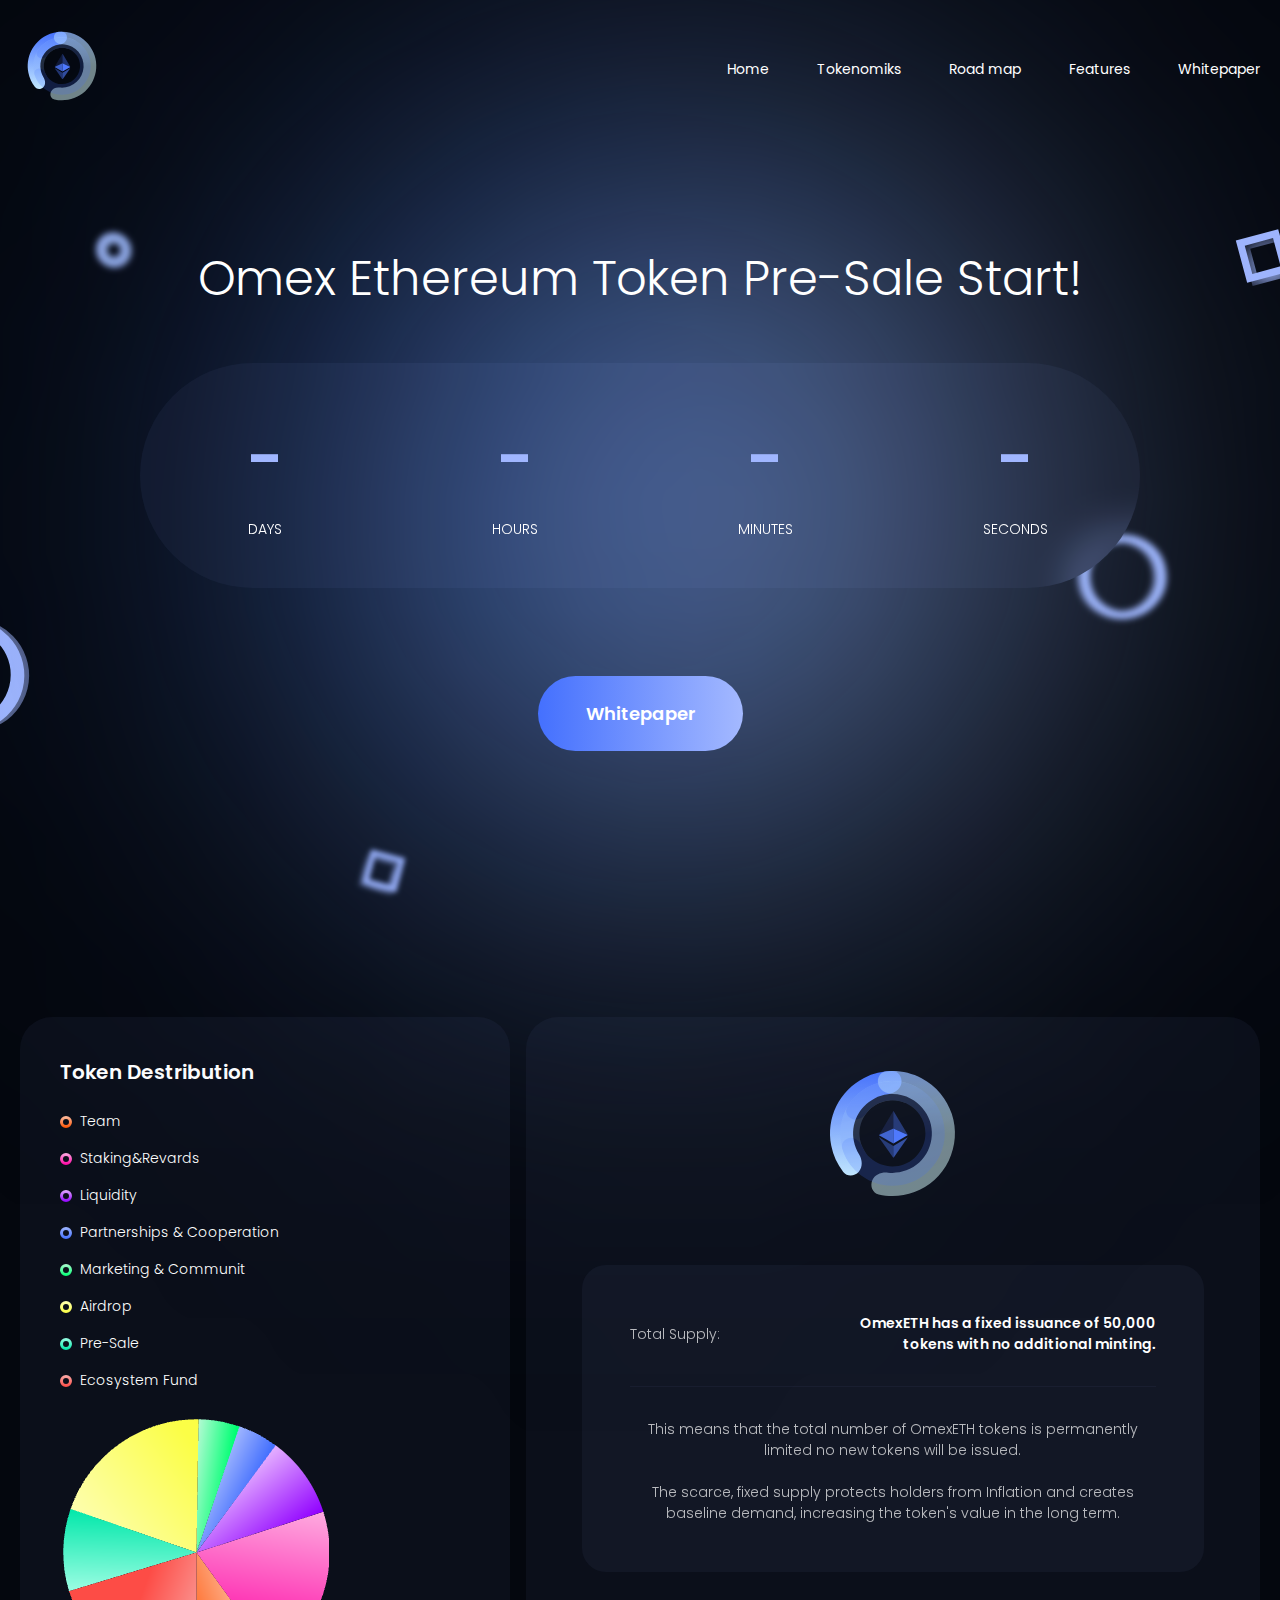
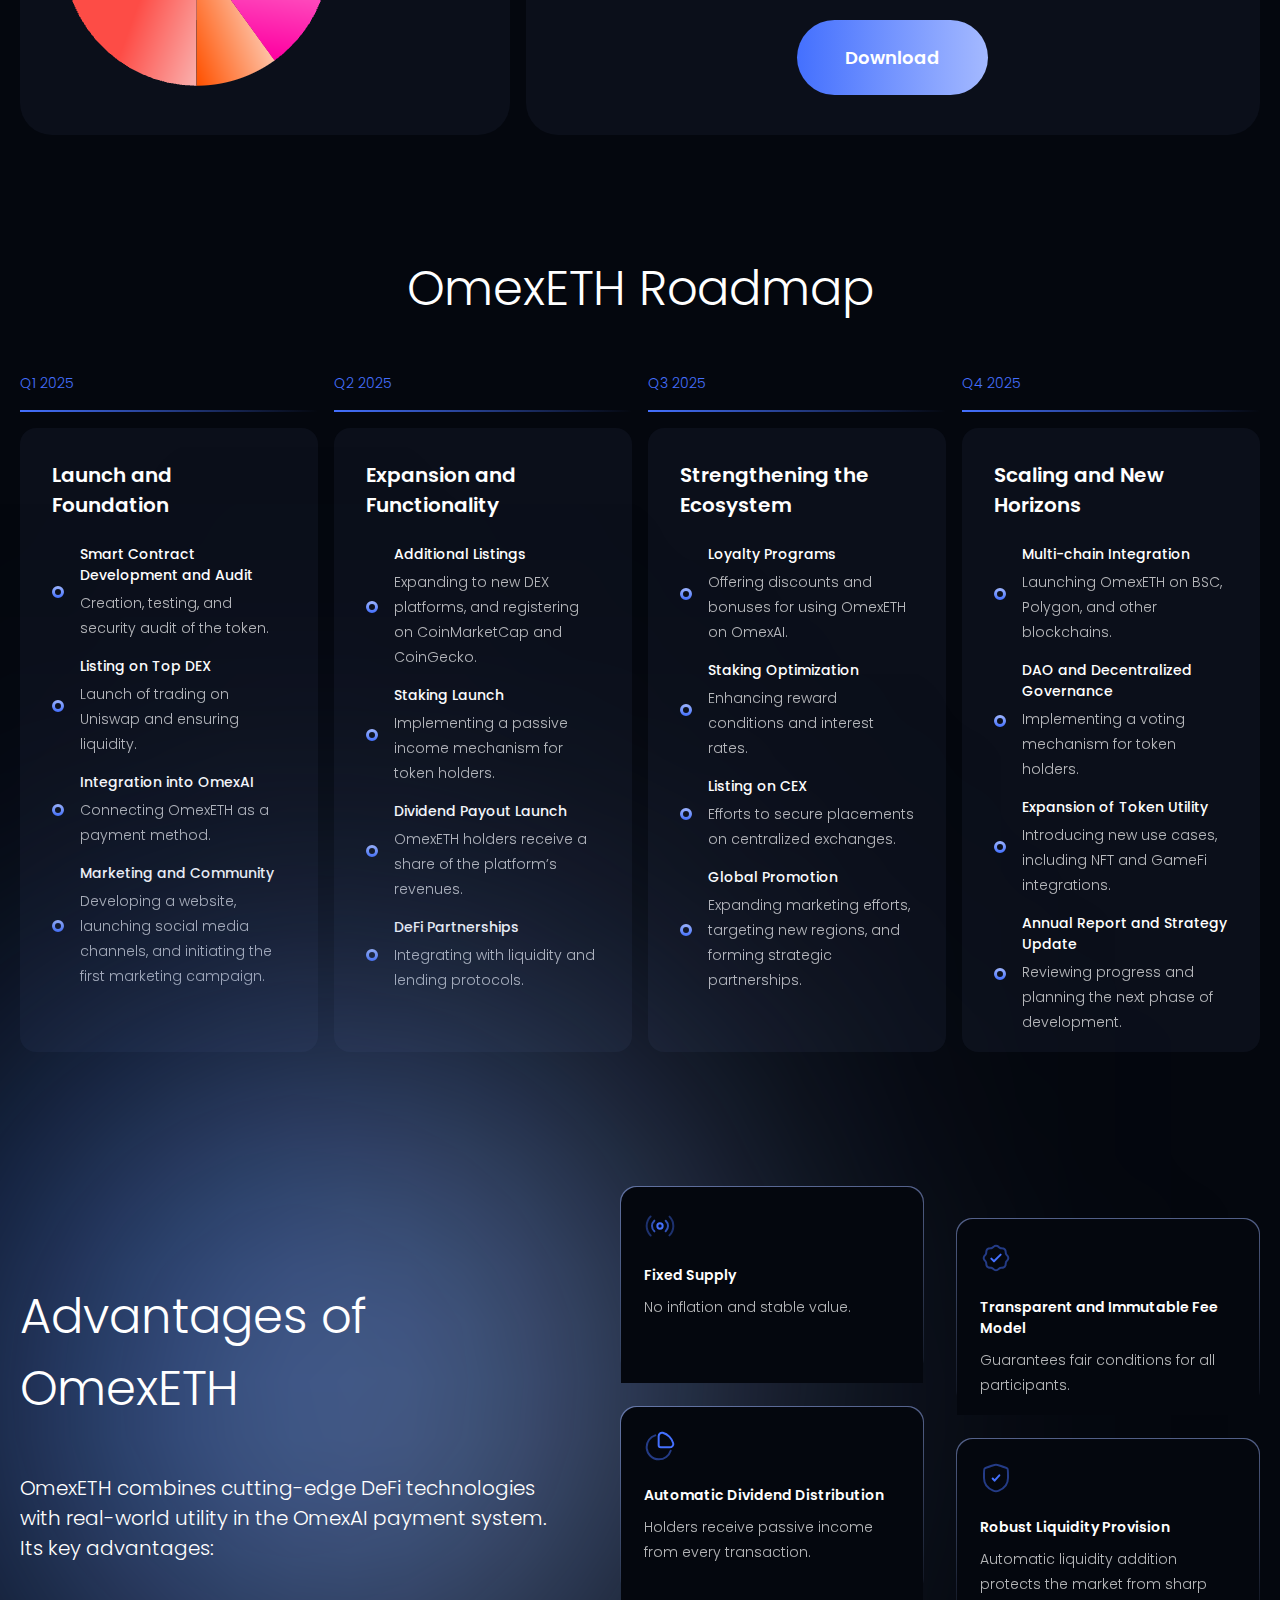
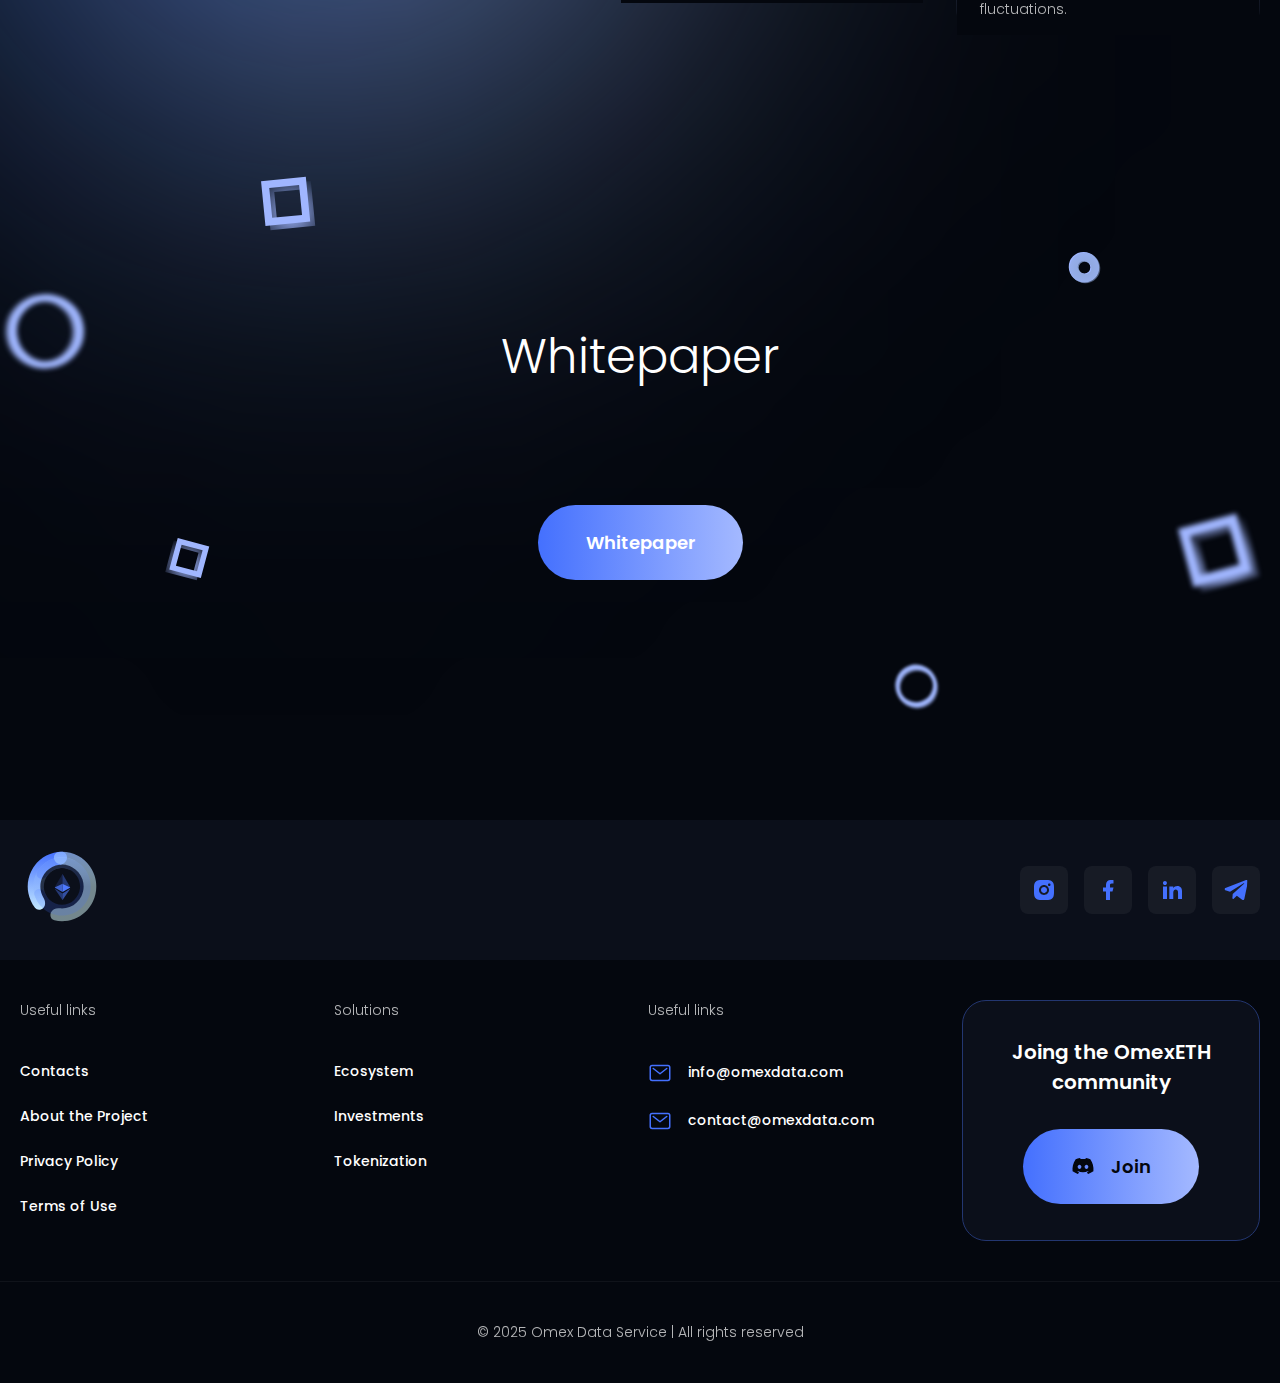
==== commit 061ac774: "favicon" ====
--- a/index.html
+++ b/index.html
@@ -5,6 +5,24 @@
     <meta name="viewport" content="width=device-width, initial-scale=1.0" />
     <title>Omex Ethereum Token Pre-Sale Start!</title>
     <link rel="stylesheet" href="./styles/style.css" />
+    <link
+      rel="apple-touch-icon"
+      sizes="180x180"
+      href="./assets/favicon/apple-touch-icon.png"
+    />
+    <link
+      rel="icon"
+      type="image/png"
+      sizes="32x32"
+      href="./assets/favicon/favicon-32x32.png"
+    />
+    <link
+      rel="icon"
+      type="image/png"
+      sizes="16x16"
+      href="./assets/favicon/favicon-16x16.png"
+    />
+    <link rel="manifest" href="./assets/favicon/site.webmanifest" />
   </head>
   <body>
     <div class="main_wrapper">
@@ -479,18 +497,19 @@
               <p>contact@omexdata.com</p></a
             >
           </div>
-          <a target="_blank" href="https://discord.gg/EJrqXEwd">
-            <div class="discord">
-              <h3>
-                Joing the OmexETH <br />
-                community
-              </h3>
+
+          <div class="discord">
+            <h3>
+              Joing the OmexETH <br />
+              community
+            </h3>
+            <a target="_blank" href="https://discord.gg/EJrqXEwd">
               <button class="main_btn">
                 <img src="./assets/icons/socials/discord.svg" alt="" />
                 Join
               </button>
-            </div>
-          </a>
+            </a>
+          </div>
         </div>
         <div class="copyright">
           <p>© 2025 Omex Data Service | All rights reserved</p>
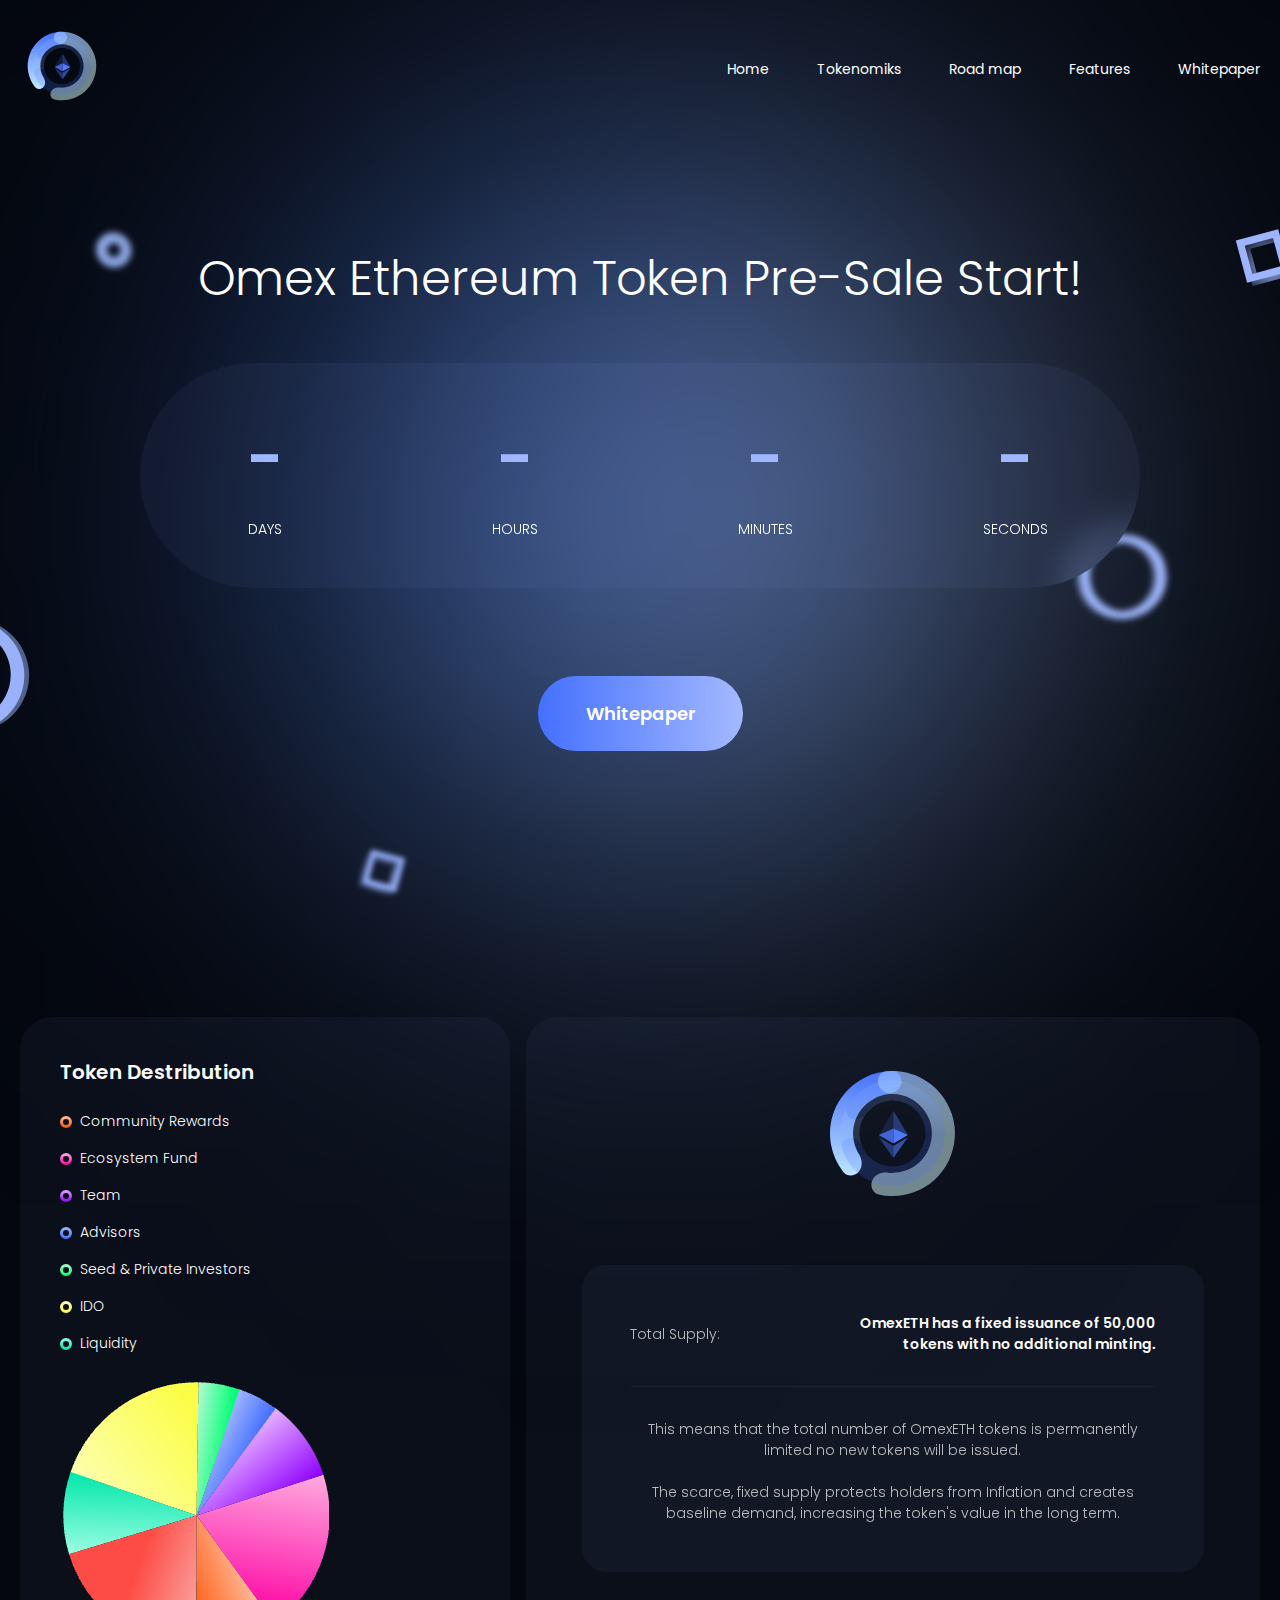
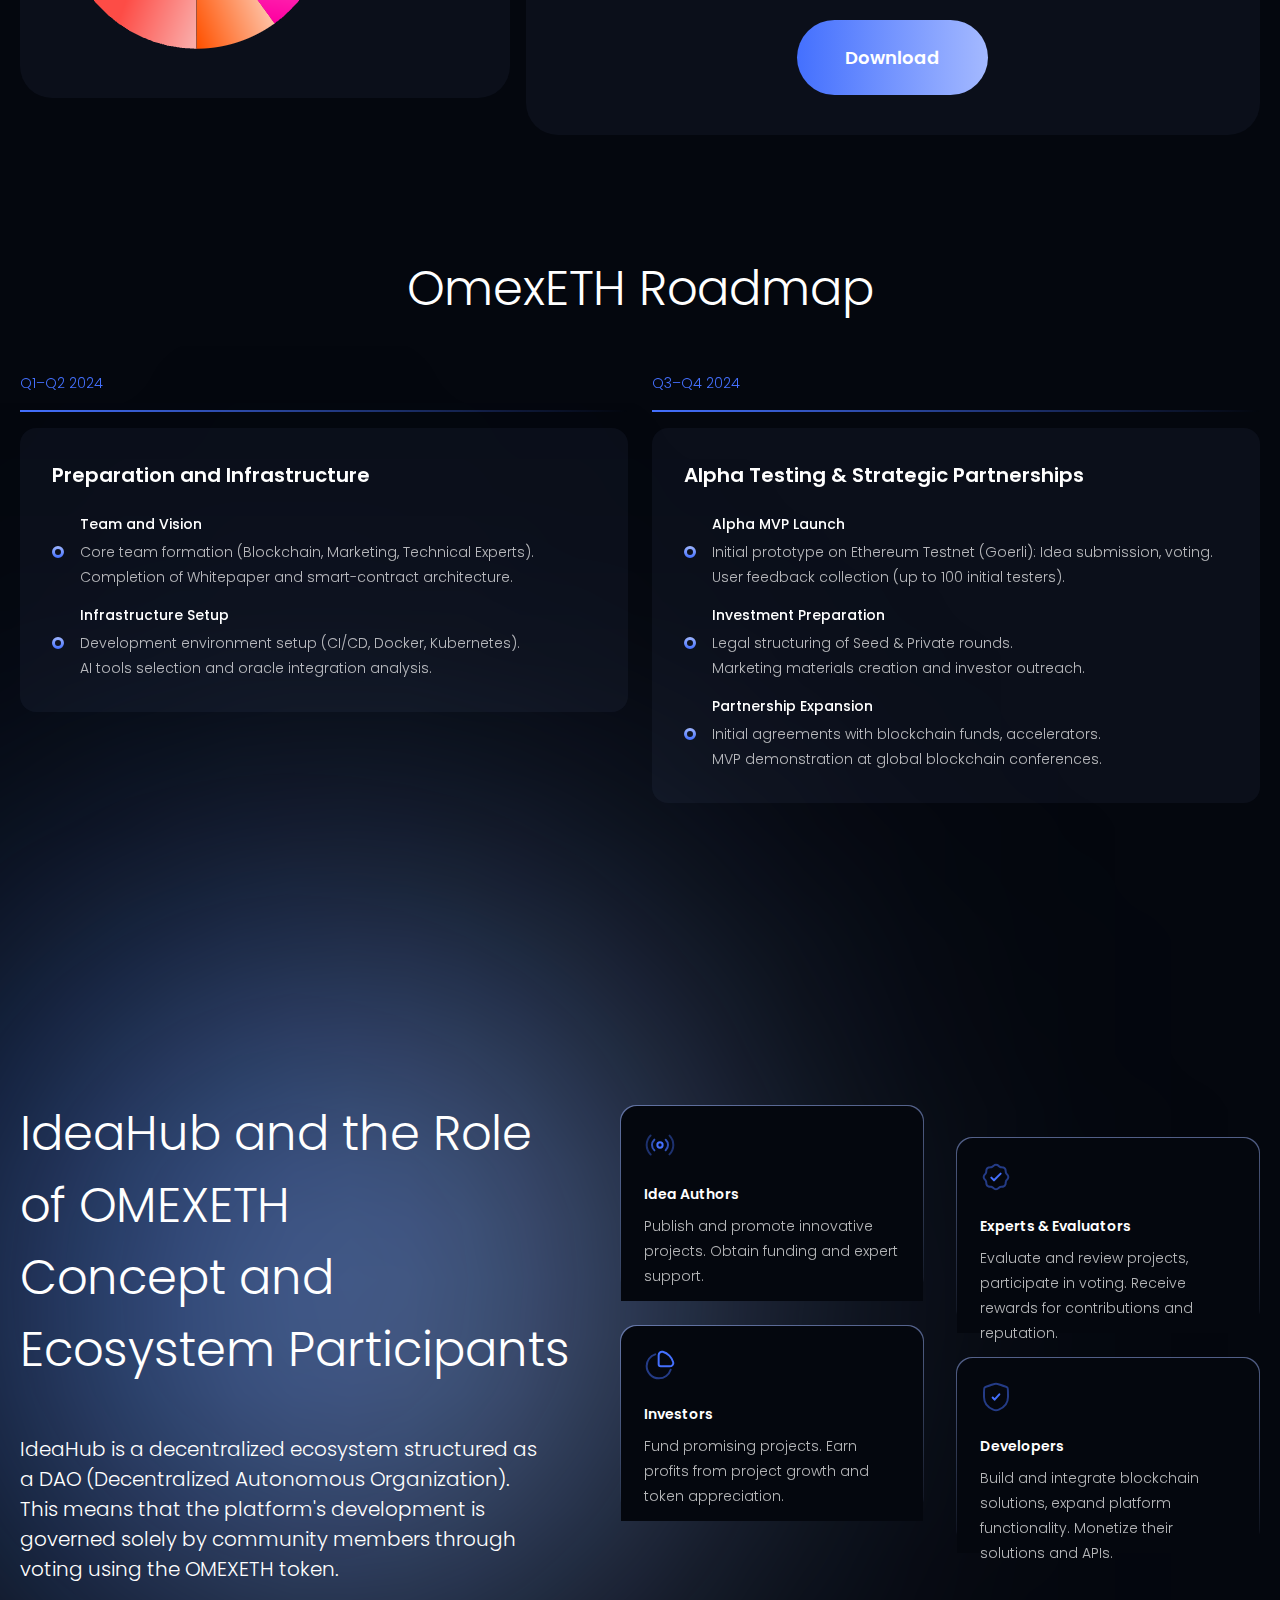
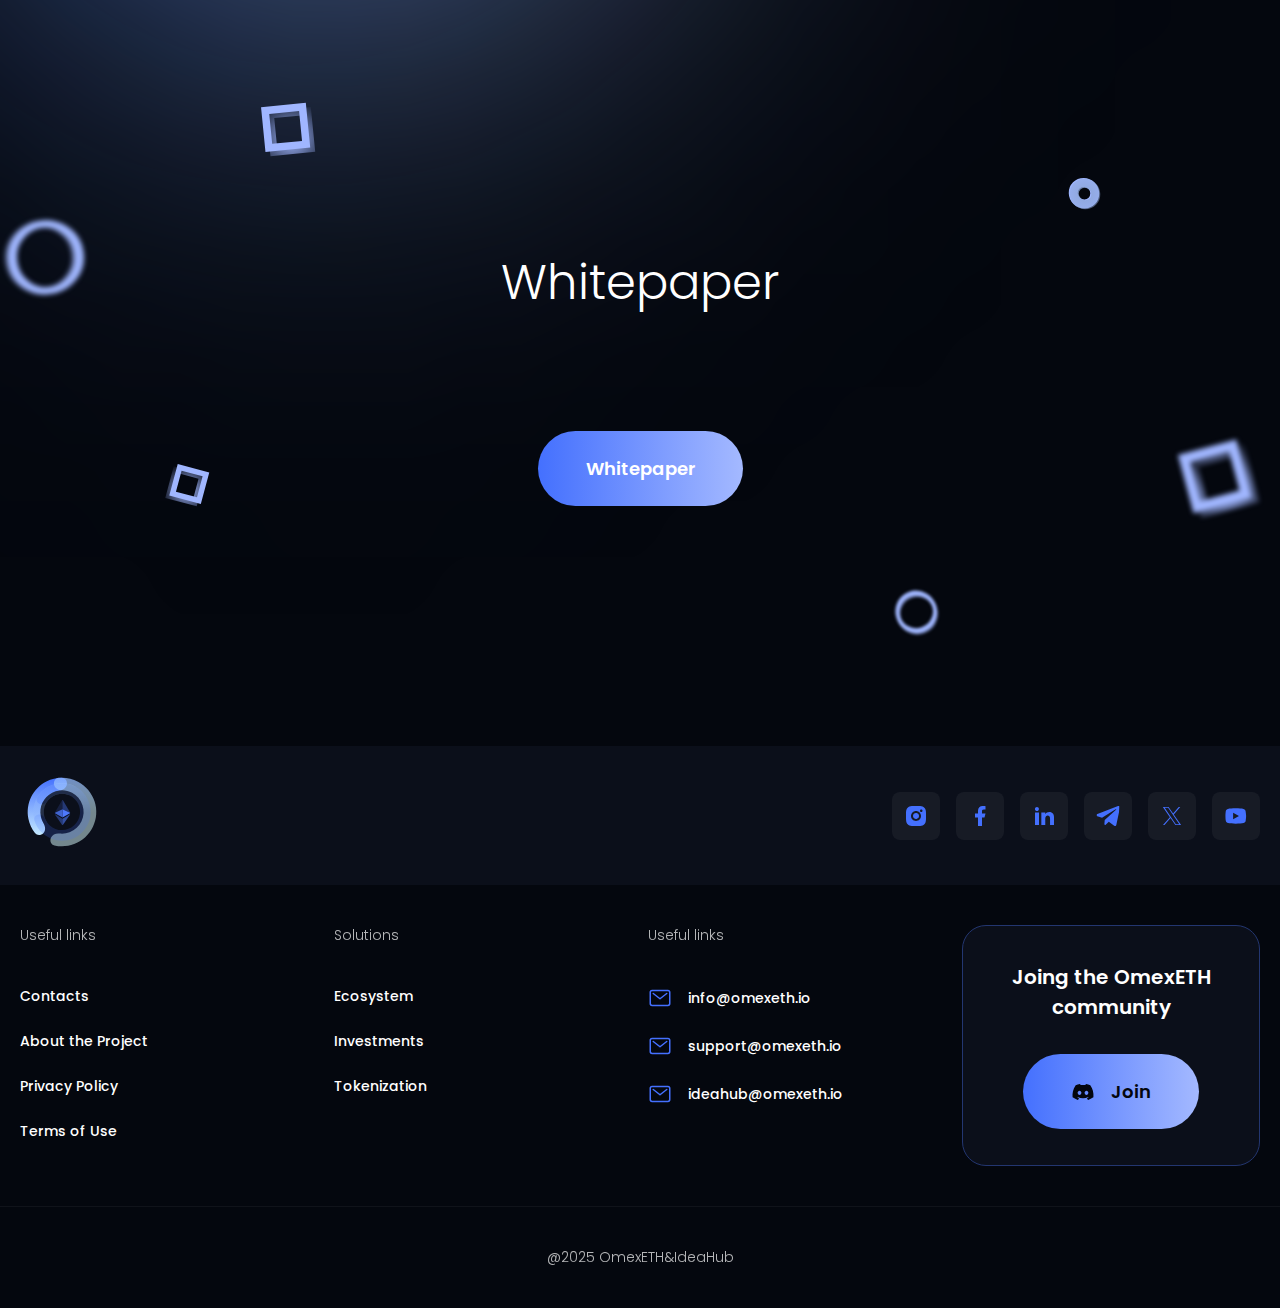
==== commit 6ad4f2ad: "tokens data change, pages text update" ====
--- a/index.html
+++ b/index.html
@@ -3,7 +3,13 @@
   <head>
     <meta charset="UTF-8" />
     <meta name="viewport" content="width=device-width, initial-scale=1.0" />
-    <title>Omex Ethereum Token Pre-Sale Start!</title>
+    <title>
+      Omex Ethereum Token (OMEXETH) – Innovative Token for DeFi & Cybersecurity
+    </title>
+    <meta
+      name="description"
+      content="Omex Ethereum Token (OMEXETH) pioneers next-gen DeFi and cybersecurity on Ethereum with transparent tokenomics, robust staking, and smart governance. Secure your future with OMEXETH."
+    />
     <link rel="stylesheet" href="./styles/style.css" />
     <link
       rel="apple-touch-icon"
@@ -23,6 +29,10 @@
       href="./assets/favicon/favicon-16x16.png"
     />
     <link rel="manifest" href="./assets/favicon/site.webmanifest" />
+    <link
+      rel="stylesheet"
+      href="https://cdn.jsdelivr.net/npm/swiper/swiper-bundle.min.css"
+    />
   </head>
   <body>
     <div class="main_wrapper">
@@ -105,43 +115,38 @@
           <div class="diagram_desc">
             <div>
               <img src="./assets/icons/diagram/1.svg" alt="" />
-              <p>Team</p>
+              <p>Community Rewards</p>
               <span style="color: rgb(255, 81, 0)"></span>
             </div>
             <div>
               <img src="./assets/icons/diagram/2.svg" alt="" />
-              <p>Staking&Revards</p>
+              <p>Ecosystem Fund</p>
               <span style="color: rgb(254, 1, 162)"> </span>
             </div>
             <div>
               <img src="./assets/icons/diagram/3.svg" alt="" />
-              <p>Liquidity</p>
+              <p>Team</p>
               <span style="color: rgb(145, 1, 254)"></span>
             </div>
             <div>
               <img src="./assets/icons/diagram/4.svg" alt="" />
-              <p>Partnerships & Cooperation</p>
+              <p>Advisors</p>
               <span style="color: rgb(68, 112, 254)"></span>
             </div>
             <div>
               <img src="./assets/icons/diagram/5.svg" alt="" />
-              <p>Marketing & Communit</p>
+              <p>Seed & Private Investors</p>
               <span style="color: rgb(5, 254, 117)"> </span>
             </div>
             <div>
               <img src="./assets/icons/diagram/6.svg" alt="" />
-              <p>Airdrop</p>
+              <p>IDO</p>
               <span style="color: rgb(251, 254, 68)"></span>
             </div>
             <div>
               <img src="./assets/icons/diagram/7.svg" alt="" />
-              <p>Pre-Sale</p>
+              <p>Liquidity</p>
               <span style="color: rgb(0, 232, 170)"></span>
-            </div>
-            <div>
-              <img src="./assets/icons/diagram/8.svg" alt="" />
-              <p>Ecosystem Fund</p>
-              <span style="color: rgb(254, 74, 68)"></span>
             </div>
           </div>
           <img class="diagram" src="./assets/images/diagram.png" alt="" />
@@ -175,199 +180,549 @@
 
       <div id="roadmap" class="roadmap_wrapper container">
         <h2>OmexETH Roadmap</h2>
-        <div class="omex_roadmap">
-          <div class="roadmap_cards">
-            <div class="roadmap_card">
-              <div class="roadmap_card_title">
-                <p>Q1 2025</p>
-                <div></div>
-              </div>
-
-              <div class="roadmap_card_desc">
-                <h4>Launch and Foundation</h4>
-                <div class="roadmap_card_desc_item">
-                  <img src="./assets/icons/diagram/4.svg" alt="" />
-                  <div>
-                    <p>Smart Contract Development and Audit</p>
-                    <span
-                      >Creation, testing, and security audit of the token.</span
-                    >
-                  </div>
-                </div>
-                <div class="roadmap_card_desc_item">
-                  <img src="./assets/icons/diagram/4.svg" alt="" />
-                  <div>
-                    <p>Listing on Top DEX</p>
-                    <span
-                      >Launch of trading on Uniswap and ensuring
-                      liquidity.</span
-                    >
-                  </div>
-                </div>
-                <div class="roadmap_card_desc_item">
-                  <img src="./assets/icons/diagram/4.svg" alt="" />
-                  <div>
-                    <p>Integration into OmexAI</p>
-                    <span>Connecting OmexETH as a payment method.</span>
-                  </div>
-                </div>
-                <div class="roadmap_card_desc_item">
-                  <img src="./assets/icons/diagram/4.svg" alt="" />
-                  <div>
-                    <p>Marketing and Community</p>
-                    <span
-                      >Developing a website, launching social media channels,
-                      and initiating the first marketing campaign.</span
-                    >
-                  </div>
-                </div>
-              </div>
-            </div>
-            <div class="roadmap_card">
-              <div class="roadmap_card_title">
-                <p>Q2 2025</p>
-                <div></div>
-              </div>
-
-              <div class="roadmap_card_desc">
-                <h4>Expansion and Functionality</h4>
-                <div class="roadmap_card_desc_item">
-                  <img src="./assets/icons/diagram/4.svg" alt="" />
-                  <div>
-                    <p>Additional Listings</p>
-                    <span
-                      >Expanding to new DEX platforms, and registering on
-                      CoinMarketCap and CoinGecko.</span
-                    >
-                  </div>
-                </div>
-                <div class="roadmap_card_desc_item">
-                  <img src="./assets/icons/diagram/4.svg" alt="" />
-                  <div>
-                    <p>Staking Launch</p>
-                    <span
-                      >Implementing a passive income mechanism for token
-                      holders.</span
-                    >
-                  </div>
-                </div>
-                <div class="roadmap_card_desc_item">
-                  <img src="./assets/icons/diagram/4.svg" alt="" />
-                  <div>
-                    <p>Dividend Payout Launch</p>
-                    <span
-                      >OmexETH holders receive a share of the platform’s
-                      revenues.</span
-                    >
-                  </div>
-                </div>
-                <div class="roadmap_card_desc_item">
-                  <img src="./assets/icons/diagram/4.svg" alt="" />
-                  <div>
-                    <p>DeFi Partnerships</p>
-                    <span
-                      >Integrating with liquidity and lending protocols.</span
-                    >
-                  </div>
-                </div>
-              </div>
-            </div>
-            <div class="roadmap_card">
-              <div class="roadmap_card_title">
-                <p>Q3 2025</p>
-                <div></div>
-              </div>
-
-              <div class="roadmap_card_desc">
-                <h4>Strengthening the Ecosystem</h4>
-                <div class="roadmap_card_desc_item">
-                  <img src="./assets/icons/diagram/4.svg" alt="" />
-                  <div>
-                    <p>Loyalty Programs</p>
-                    <span
-                      >Offering discounts and bonuses for using OmexETH on
-                      OmexAI.</span
-                    >
-                  </div>
-                </div>
-                <div class="roadmap_card_desc_item">
-                  <img src="./assets/icons/diagram/4.svg" alt="" />
-                  <div>
-                    <p>Staking Optimization</p>
-                    <span>Enhancing reward conditions and interest rates.</span>
-                  </div>
-                </div>
-                <div class="roadmap_card_desc_item">
-                  <img src="./assets/icons/diagram/4.svg" alt="" />
-                  <div>
-                    <p>Listing on CEX</p>
-                    <span
-                      >Efforts to secure placements on centralized
-                      exchanges.</span
-                    >
-                  </div>
-                </div>
-                <div class="roadmap_card_desc_item">
-                  <img src="./assets/icons/diagram/4.svg" alt="" />
-                  <div>
-                    <p>Global Promotion</p>
-                    <span
-                      >Expanding marketing efforts, targeting new regions, and
-                      forming strategic partnerships.</span
-                    >
-                  </div>
-                </div>
-              </div>
-            </div>
-            <div class="roadmap_card">
-              <div class="roadmap_card_title">
-                <p>Q4 2025</p>
-                <div></div>
-              </div>
-
-              <div class="roadmap_card_desc">
-                <h4>Scaling and New Horizons</h4>
-                <div class="roadmap_card_desc_item">
-                  <img src="./assets/icons/diagram/4.svg" alt="" />
-                  <div>
-                    <p>Multi-chain Integration</p>
-                    <span
-                      >Launching OmexETH on BSC, Polygon, and other
-                      blockchains.</span
-                    >
-                  </div>
-                </div>
-                <div class="roadmap_card_desc_item">
-                  <img src="./assets/icons/diagram/4.svg" alt="" />
-                  <div>
-                    <p>DAO and Decentralized Governance</p>
-                    <span
-                      >Implementing a voting mechanism for token holders.</span
-                    >
-                  </div>
-                </div>
-                <div class="roadmap_card_desc_item">
-                  <img src="./assets/icons/diagram/4.svg" alt="" />
-                  <div>
-                    <p>Expansion of Token Utility</p>
-                    <span
-                      >Introducing new use cases, including NFT and GameFi
-                      integrations.</span
-                    >
-                  </div>
-                </div>
-                <div class="roadmap_card_desc_item">
-                  <img src="./assets/icons/diagram/4.svg" alt="" />
-                  <div>
-                    <p>Annual Report and Strategy Update</p>
-                    <span
-                      >Reviewing progress and planning the next phase of
-                      development.</span
-                    >
-                  </div>
-                </div>
-              </div>
-            </div>
+
+        <div class="roadmap_cards roadmap_swiper">
+          <div class="swiper-wrapper">
+            <!-- 2024 -->
+            <div class="swiper-slide">
+              <div class="roadmap_card">
+                <div class="roadmap_card_title">
+                  <p>Q1–Q2 2024</p>
+                  <div></div>
+                </div>
+
+                <div class="roadmap_card_desc">
+                  <h4>Preparation and Infrastructure</h4>
+                  <div class="roadmap_card_desc_item">
+                    <img src="./assets/icons/diagram/4.svg" alt="" />
+                    <div>
+                      <p>Team and Vision</p>
+                      <span
+                        >Core team formation (Blockchain, Marketing, Technical
+                        Experts).</span
+                      >
+                      <br />
+                      <span
+                        >Completion of Whitepaper and smart-contract
+                        architecture.</span
+                      >
+                    </div>
+                  </div>
+                  <div class="roadmap_card_desc_item">
+                    <img src="./assets/icons/diagram/4.svg" alt="" />
+                    <div>
+                      <p>Infrastructure Setup</p>
+                      <span
+                        >Development environment setup (CI/CD, Docker,
+                        Kubernetes).</span
+                      >
+                      <br />
+                      <span
+                        >AI tools selection and oracle integration
+                        analysis.</span
+                      >
+                    </div>
+                  </div>
+                </div>
+              </div>
+            </div>
+            <div class="swiper-slide">
+              <div class="roadmap_card">
+                <div class="roadmap_card_title">
+                  <p>Q3–Q4 2024</p>
+                  <div></div>
+                </div>
+
+                <div class="roadmap_card_desc">
+                  <h4>Alpha Testing & Strategic Partnerships</h4>
+                  <div class="roadmap_card_desc_item">
+                    <img src="./assets/icons/diagram/4.svg" alt="" />
+                    <div>
+                      <p>Alpha MVP Launch</p>
+                      <span
+                        >Initial prototype on Ethereum Testnet (Goerli): Idea
+                        submission, voting.</span
+                      >
+                      <br />
+                      <span
+                        >User feedback collection (up to 100 initial
+                        testers).</span
+                      >
+                    </div>
+                  </div>
+                  <div class="roadmap_card_desc_item">
+                    <img src="./assets/icons/diagram/4.svg" alt="" />
+                    <div>
+                      <p>Investment Preparation</p>
+                      <span>Legal structuring of Seed & Private rounds.</span>
+                      <br />
+                      <span
+                        >Marketing materials creation and investor
+                        outreach.</span
+                      >
+                    </div>
+                  </div>
+                  <div class="roadmap_card_desc_item">
+                    <img src="./assets/icons/diagram/4.svg" alt="" />
+                    <div>
+                      <p>Partnership Expansion</p>
+                      <span
+                        >Initial agreements with blockchain funds,
+                        accelerators.</span
+                      >
+                      <br />
+                      <span
+                        >MVP demonstration at global blockchain
+                        conferences.</span
+                      >
+                    </div>
+                  </div>
+                </div>
+              </div>
+            </div>
+
+            <!-- 2025 -->
+            <div class="swiper-slide">
+              <div class="roadmap_card">
+                <div class="roadmap_card_title">
+                  <p>Q1 2025 (January – March)</p>
+                  <div></div>
+                </div>
+
+                <div class="roadmap_card_desc">
+                  <h4>Preparation Phase</h4>
+                  <div class="roadmap_card_desc_item">
+                    <img src="./assets/icons/diagram/4.svg" alt="" />
+                    <div>
+                      <p>
+                        Finalizing the Technical Aspects of the IdeaHub Platform
+                      </p>
+                      <span
+                        >Completion of the technical development of the IdeaHub
+                        platform (without public launch).</span
+                      >
+                      <br />
+                      <span
+                        >Development and testing of the OMEXETH smart
+                        contracts.</span
+                      >
+                      <br />
+                      <span
+                        >Setting up infrastructure for the launch (servers,
+                        security, databases).
+                      </span>
+                      <br />
+                      <span
+                        >Preparation of marketing campaigns and promotion
+                        strategies.</span
+                      >
+                    </div>
+                  </div>
+                  <div class="roadmap_card_desc_item">
+                    <img src="./assets/icons/diagram/4.svg" alt="" />
+                    <div>
+                      <p>Pre-sale and Investment Rounds</p>
+                      <span
+                        >Preparation for Private Sale and IDO (document
+                        creation, vesting setup).</span
+                      >
+                      <br />
+                      <span
+                        >Establishing partnership agreements and listing
+                        strategies.</span
+                      >
+                      <br />
+                      <span>Legal preparation and smart contract audit.</span>
+                    </div>
+                  </div>
+                  <div class="roadmap_card_desc_item">
+                    <img src="./assets/icons/diagram/4.svg" alt="" />
+                    <div>
+                      <p>Marketing and Community Growth</p>
+                      <span
+                        >Preparing the global community (Telegram, Discord,
+                        Twitter).</span
+                      >
+                      <br />
+                      <span
+                        >Launching educational content and attracting early
+                        users.</span
+                      >
+                      <br />
+                      <span
+                        >Engaging with crypto funds, bloggers, and key opinion
+                        leaders.</span
+                      >
+                    </div>
+                  </div>
+                </div>
+              </div>
+            </div>
+            <div class="swiper-slide">
+              <div class="roadmap_card">
+                <div class="roadmap_card_title">
+                  <p>Q2 2025 (April – June)</p>
+                  <div></div>
+                </div>
+
+                <div class="roadmap_card_desc">
+                  <h4>Pre-sale and Token Public Sale (IDO + TGE)</h4>
+                  <div class="roadmap_card_desc_item">
+                    <img src="./assets/icons/diagram/4.svg" alt="" />
+                    <div>
+                      <p>Full-scale Pre-sale and Public Token Sale</p>
+                      <span
+                        >OHicial launch of the pre-sale and public token
+                        sale.</span
+                      >
+                      <br />
+                      <span
+                        >Deployment of OMEXETH on the Ethereum mainnet.</span
+                      >
+                      <br />
+                      <span
+                        >Listing OMEXETH on Uniswap, SushiSwap, and other DEX
+                        platforms.
+                      </span>
+                      <br />
+                      <span
+                        >Establishing liquidity for the token (OMEXETH/ETH,
+                        OMEXETH/USDT).</span
+                      >
+                      <br />
+                      <span
+                        >Initial public trading, market creation, and price
+                        formation.</span
+                      >
+                    </div>
+                  </div>
+                  <div class="roadmap_card_desc_item">
+                    <img src="./assets/icons/diagram/4.svg" alt="" />
+                    <div>
+                      <p>User Acquisition and Community Expansion</p>
+                      <span
+                        >Active marketing campaigns to attract investors and
+                        users.</span
+                      >
+                      <br />
+                      <span
+                        >Launch of loyalty programs and participation
+                        rewards.</span
+                      >
+                      <br />
+                      <span
+                        >AMA sessions, conferences, and partnerships with
+                        blockchain influencers.</span
+                      >
+                    </div>
+                  </div>
+                  <div class="roadmap_card_desc_item">
+                    <img src="./assets/icons/diagram/4.svg" alt="" />
+                    <div>
+                      <p>Preparation for the IdeaHub Platform Launch</p>
+                      <span
+                        >Smart contract setup and AI algorithm
+                        integration.</span
+                      >
+                      <br />
+                      <span
+                        >Testing platform functionality in a closed
+                        environment.</span
+                      >
+                      <br />
+                      <span>Preparing for the beta launch in Q3.</span>
+                    </div>
+                  </div>
+                </div>
+              </div>
+            </div>
+            <div class="swiper-slide">
+              <div class="roadmap_card">
+                <div class="roadmap_card_title">
+                  <p>Q3 2025 (July – September)</p>
+                  <div></div>
+                </div>
+
+                <div class="roadmap_card_desc">
+                  <h4>Beta Launch of the IdeaHub Platform</h4>
+                  <div class="roadmap_card_desc_item">
+                    <img src="./assets/icons/diagram/4.svg" alt="" />
+                    <div>
+                      <p>Full Beta Release of IdeaHub</p>
+                      <span
+                        >Public access to the platform: users can submit ideas,
+                        vote, and earn rewards.</span
+                      >
+                      <br />
+                      <span
+                        >Integration of AI algorithms for automated project
+                        uniqueness verification.</span
+                      >
+                      <br />
+                      <span
+                        >Implementation of the first reward distribution phase
+                        for authors and participants.
+                      </span>
+                      <br />
+                    </div>
+                  </div>
+                  <div class="roadmap_card_desc_item">
+                    <img src="./assets/icons/diagram/4.svg" alt="" />
+                    <div>
+                      <p>Marketing Expansion and Further Development</p>
+                      <span>Preparation for platform scaling.</span>
+                      <br />
+                      <span
+                        >Participation in international blockchain events.</span
+                      >
+                      <br />
+                      <span
+                        >Establishing new partnerships with accelerators and
+                        investment funds.</span
+                      >
+                    </div>
+                  </div>
+                </div>
+              </div>
+            </div>
+            <div class="swiper-slide">
+              <div class="roadmap_card">
+                <div class="roadmap_card_title">
+                  <p>Q4 2025 (October)</p>
+                  <div></div>
+                </div>
+
+                <div class="roadmap_card_desc">
+                  <h4>Expansion and Scaling</h4>
+                  <div class="roadmap_card_desc_item">
+                    <img src="./assets/icons/diagram/4.svg" alt="" />
+                    <div>
+                      <p>Platform Expansion and New Features</p>
+                      <span
+                        >Introducing additional services: crowdfunding modules,
+                        educational resources for startups and investors.</span
+                      >
+                      <br />
+                      <span
+                        >Launching staking programs and liquidity farming to
+                        attract long-term token holders.</span
+                      >
+                      <br />
+                      <span
+                        >Enhancing AI-based project evaluation and automating
+                        decision-making processes.
+                      </span>
+                      <br />
+                    </div>
+                  </div>
+                  <div class="roadmap_card_desc_item">
+                    <img src="./assets/icons/diagram/4.svg" alt="" />
+                    <div>
+                      <p>Strengthening Marketing and Community Engagement</p>
+                      <span
+                        >Large-scale media campaigns, participation in AMA
+                        sessions and webinars.</span
+                      >
+                      <br />
+                      <span
+                        >Expanding the global community on Telegram, Discord,
+                        and Twitter with multilingual support.</span
+                      >
+                      <br />
+                      <span
+                        >Partnering with crypto influencers and blockchain media
+                        outlets.</span
+                      >
+                    </div>
+                  </div>
+                </div>
+              </div>
+            </div>
+            <div class="swiper-slide">
+              <div class="roadmap_card">
+                <div class="roadmap_card_title">
+                  <p>Q4 2025 (December)</p>
+                  <div></div>
+                </div>
+
+                <div class="roadmap_card_desc">
+                  <h4>Expansion and Scaling</h4>
+                  <div class="roadmap_card_desc_item">
+                    <img src="./assets/icons/diagram/4.svg" alt="" />
+                    <div>
+                      <p>
+                        Preparing for DAO Governance and Further
+                        Decentralization
+                      </p>
+                      <span
+                        >Finalizing smart contracts and infrastructure for the
+                        transition to decentralized governance.</span
+                      >
+                      <br />
+                      <span
+                        >Testing community voting mechanisms and decentralized
+                        decision-making processes.</span
+                      >
+                      <br />
+                      <span
+                        >Introducing the first governance proposals and
+                        community-led funding initiatives.
+                      </span>
+                      <br />
+                    </div>
+                  </div>
+                  <div class="roadmap_card_desc_item">
+                    <img src="./assets/icons/diagram/4.svg" alt="" />
+                    <div>
+                      <p>Strategic Partnerships and International Growth</p>
+                      <span
+                        >Securing agreements with global accelerators, startup
+                        incubators, and universities.</span
+                      >
+                      <br />
+                      <span
+                        >Participating in major blockchain conferences and
+                        industry events.</span
+                      >
+                      <br />
+                      <span
+                        >Expanding the network of experts and industry
+                        advisors.</span
+                      >
+                    </div>
+                  </div>
+                  <div class="roadmap_card_desc_item">
+                    <img src="./assets/icons/diagram/4.svg" alt="" />
+                    <div>
+                      <p>Status at the End of 2025</p>
+                      <span
+                        >OMEXETH successfully launched through IDO and actively
+                        traded on DEX.</span
+                      >
+                      <br />
+                      <span
+                        >IdeaHub platform is operating in public Beta,
+                        supporting active projects and attracting new
+                        participants.</span
+                      >
+                    </div>
+                  </div>
+                </div>
+              </div>
+            </div>
+
+            <!-- 2026 -->
+            <div class="swiper-slide">
+              <div class="roadmap_card">
+                <div class="roadmap_card_title">
+                  <p>Q1–Q2 2026</p>
+                  <div></div>
+                </div>
+
+                <div class="roadmap_card_desc">
+                  <h4>Rapid Growth & Mobile Expansion</h4>
+                  <div class="roadmap_card_desc_item">
+                    <img src="./assets/icons/diagram/4.svg" alt="" />
+                    <div>
+                      <p>Market Expansion</p>
+                      <span
+                        >Increased onboarding of new projects (monthly target:
+                        dozens of startups).</span
+                      >
+                      <br />
+                      <span
+                        >Mobile App launch for iOS and Android platforms.</span
+                      >
+                    </div>
+                  </div>
+                  <div class="roadmap_card_desc_item">
+                    <img src="./assets/icons/diagram/4.svg" alt="" />
+                    <div>
+                      <p>CEX Listing Preparation</p>
+                      <span
+                        >Pre-listing agreements with major CEX (KuCoin, OKX,
+                        Gate.io).</span
+                      >
+                      <br />
+                      <span
+                        >Compliance with KYC, AML, and technical audits.</span
+                      >
+                    </div>
+                  </div>
+                  <div class="roadmap_card_desc_item">
+                    <img src="./assets/icons/diagram/4.svg" alt="" />
+                    <div>
+                      <p>Layer-2 Integration</p>
+                      <span
+                        >Implementation of Layer-2 solutions (or sidechains) for
+                        enhanced scalability and reduced fees.</span
+                      >
+                      <br />
+                      <span
+                        >Organization of global hackathons and developer
+                        competitions..</span
+                      >
+                    </div>
+                  </div>
+                </div>
+              </div>
+            </div>
+            <div class="swiper-slide">
+              <div class="roadmap_card">
+                <div class="roadmap_card_title">
+                  <p>Q3–Q4 2026</p>
+                  <div></div>
+                </div>
+
+                <div class="roadmap_card_desc">
+                  <h4>CEX Listings & DAO Implementation</h4>
+                  <div class="roadmap_card_desc_item">
+                    <img src="./assets/icons/diagram/4.svg" alt="" />
+                    <div>
+                      <p>Top-Tier CEX Listings</p>
+                      <span
+                        >OMEXETH listings on major centralized exchanges.</span
+                      >
+                      <br />
+                      <span
+                        >Expansion of liquidity and access to institutional
+                        investors.</span
+                      >
+                    </div>
+                  </div>
+                  <div class="roadmap_card_desc_item">
+                    <img src="./assets/icons/diagram/4.svg" alt="" />
+                    <div>
+                      <p>Full DAO Governance</p>
+                      <span
+                        >Complete transfer of protocol control to the community
+                        via DAO.</span
+                      >
+                      <br />
+                      <span
+                        >Community voting becomes core to decision-making.</span
+                      >
+                    </div>
+                  </div>
+                  <div class="roadmap_card_desc_item">
+                    <img src="./assets/icons/diagram/4.svg" alt="" />
+                    <div>
+                      <p>Corporate Integration</p>
+                      <span
+                        >Large corporations use IdeaHub platform for innovation
+                        scouting and financing.</span
+                      >
+                      <br />
+                      <span
+                        >Regular innovation events, demo days, and prize funds
+                        powered by OMEXETH.</span
+                      >
+                    </div>
+                  </div>
+                </div>
+              </div>
+            </div>
+            <!-- end -->
           </div>
         </div>
       </div>
@@ -381,12 +736,14 @@
         <div class="advantages container">
           <div class="advantages_title">
             <h2>
-              Advantages of <br />
-              OmexETH
+              IdeaHub and the Role of OMEXETH <br />
+              Concept and Ecosystem Participants
             </h2>
             <p>
-              OmexETH combines cutting-edge DeFi technologies with real-world
-              utility in the OmexAI payment system. Its key advantages:
+              IdeaHub is a decentralized ecosystem structured as a DAO
+              (Decentralized Autonomous Organization). This means that the
+              platform's development is governed solely by community members
+              through voting using the OMEXETH token.
             </p>
           </div>
 
@@ -395,17 +752,20 @@
               <div class="advantage_card">
                 <div class="advantage_card_wrapper">
                   <img src="./assets/icons/advantages/1.svg" alt="" />
-                  <p>Fixed Supply</p>
-                  <span>No inflation and stable value.</span>
+                  <p>Idea Authors</p>
+                  <span
+                    >Publish and promote innovative projects. Obtain funding and
+                    expert support.</span
+                  >
                 </div>
               </div>
               <div class="advantage_card">
                 <div class="advantage_card_wrapper">
                   <img src="./assets/icons/advantages/3.svg" alt="" />
-                  <p>Automatic Dividend Distribution</p>
+                  <p>Investors</p>
                   <span
-                    >Holders receive passive income from every
-                    transaction.</span
+                    >Fund promising projects. Earn profits from project growth
+                    and token appreciation.</span
                   >
                 </div>
               </div>
@@ -414,17 +774,20 @@
               <div class="advantage_card">
                 <div class="advantage_card_wrapper">
                   <img src="./assets/icons/advantages/2.svg" alt="" />
-                  <p>Transparent and Immutable Fee Model</p>
-                  <span>Guarantees fair conditions for all participants.</span>
+                  <p>Experts & Evaluators</p>
+                  <span
+                    >Evaluate and review projects, participate in voting.
+                    Receive rewards for contributions and reputation.</span
+                  >
                 </div>
               </div>
               <div class="advantage_card">
                 <div class="advantage_card_wrapper">
                   <img src="./assets/icons/advantages/4.svg" alt="" />
-                  <p>Robust Liquidity Provision</p>
+                  <p>Developers</p>
                   <span
-                    >Automatic liquidity addition protects the market from sharp
-                    fluctuations.</span
+                    >Build and integrate blockchain solutions, expand platform
+                    functionality. Monetize their solutions and APIs.</span
                   >
                 </div>
               </div>
@@ -468,6 +831,12 @@
               <a target="_blank" href="https://t.me/omexai">
                 <img src="./assets/icons/socials/tg.svg" alt="" />
               </a>
+              <a target="_blank" href="#">
+                <img src="./assets/icons/socials/x.svg" alt="" />
+              </a>
+              <a target="_blank" href="#">
+                <img src="./assets/icons/socials/yt.svg" alt="" />
+              </a>
             </div>
           </div>
         </div>
@@ -488,13 +857,17 @@
           </div>
           <div class="footer_menu footer_emails">
             <h4>Useful links</h4>
-            <a href="mailto:info@omexdata.com"
+            <a href="mailto:info@omexeth.io"
               ><img src="./assets/icons/socials/mail.svg" alt="" />
-              <p>info@omexdata.com</p></a
+              <p>info@omexeth.io</p></a
             >
-            <a href="mailto:contact@omexdata.com"
+            <a href="mailto:support@omexeth.io"
               ><img src="./assets/icons/socials/mail.svg" alt="" />
-              <p>contact@omexdata.com</p></a
+              <p>support@omexeth.io</p></a
+            >
+            <a href="mailto:ideahub@omexeth.io"
+              ><img src="./assets/icons/socials/mail.svg" alt="" />
+              <p>ideahub@omexeth.io</p></a
             >
           </div>
 
@@ -512,10 +885,22 @@
           </div>
         </div>
         <div class="copyright">
-          <p>© 2025 Omex Data Service | All rights reserved</p>
+          <p>@2025 OmexETH&IdeaHub</p>
         </div>
       </footer>
     </div>
     <script src="./scripts/scripts.js"></script>
+    <script src="https://cdn.jsdelivr.net/npm/swiper/swiper-bundle.min.js"></script>
+
+    <script>
+      const swiper = new Swiper(".roadmap_swiper", {
+        slidesPerView:1,
+        spaceBetween: 10,
+
+        breakpoints: {
+          500: { slidesPerView: 2, spaceBetween: 24 },
+        },
+      });
+    </script>
   </body>
 </html>
--- a/styles/style.css
+++ b/styles/style.css
@@ -259,7 +259,7 @@
 .roadmap_wrapper  {
   margin-top: 118px;
 }
-.omex_roadmap {
+.roadmap_cards {
   width: 100%;
 }
 
@@ -274,11 +274,11 @@
   margin-bottom: 48px;
 }
 
-.roadmap_cards {
+/* .roadmap_cards {
   display: grid;
   grid-template-columns: repeat(4, 1fr);
   gap: 16px;
-}
+} */
 
 .roadmap_card_title p {
   color: rgb(68, 112, 254);
@@ -491,6 +491,9 @@
   align-items: center;
   gap: 16px;
 }
+.footer_socials img {
+  width: 24px;
+}
 
 .footer_socials a {
   border-radius: 8px;
@@ -833,13 +836,10 @@
     width: 100%;
   }
   .roadmap_cards {
-    width: 1250px;
-    position: relative;
-    z-index: 2;
-  }
-  .omex_roadmap {
-    overflow: auto;
-  }
+  width: 100%;
+
+  }
+
   .adv_overlay {
     width: 70%;
     left: 0;
@@ -861,7 +861,9 @@
 }
 
 @media only screen and (max-width: 500px) {
-  
+  .roadmap_card {
+    width: 100%;
+  }
   .mob_menu_btn {
     display: flex;
   }
@@ -1159,4 +1161,7 @@
   .privacy_page {
     background: none;
   }
-}
+  .roadmap_card {
+    width: 100%;
+  }
+}
